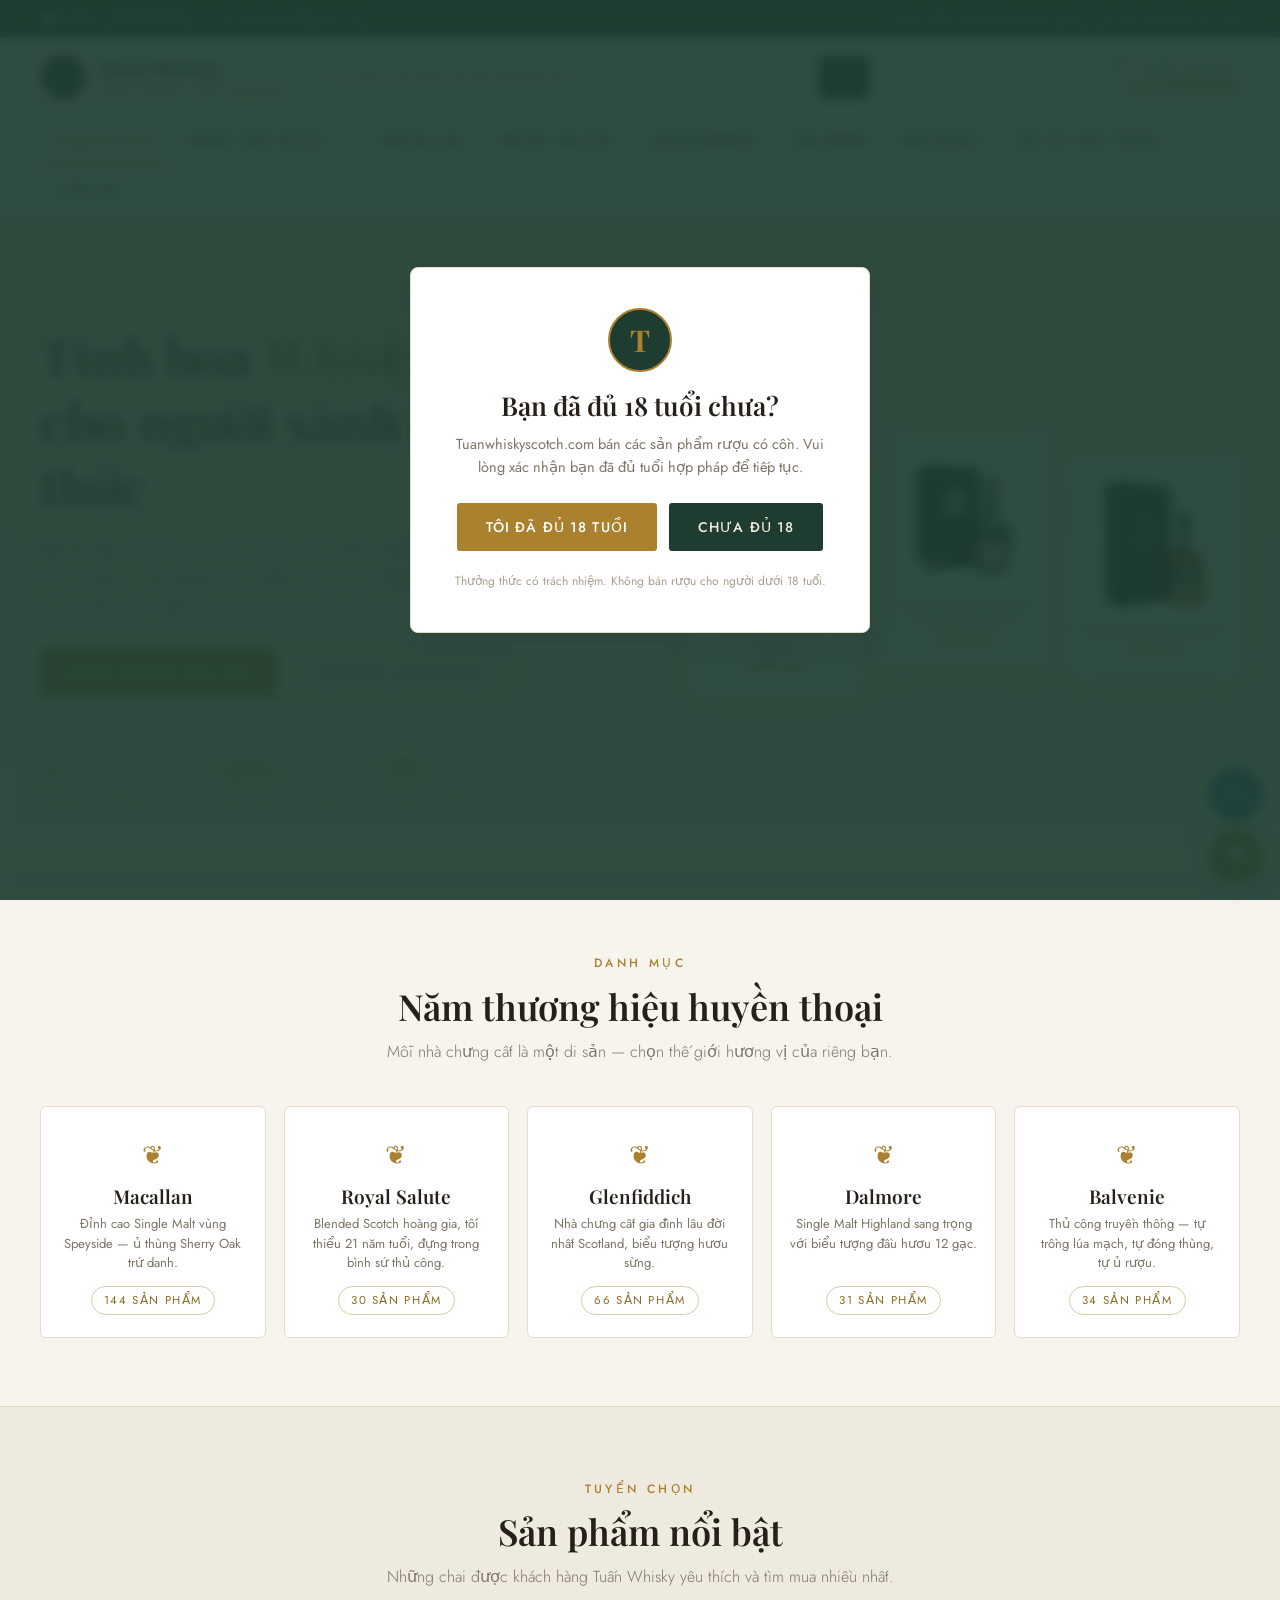
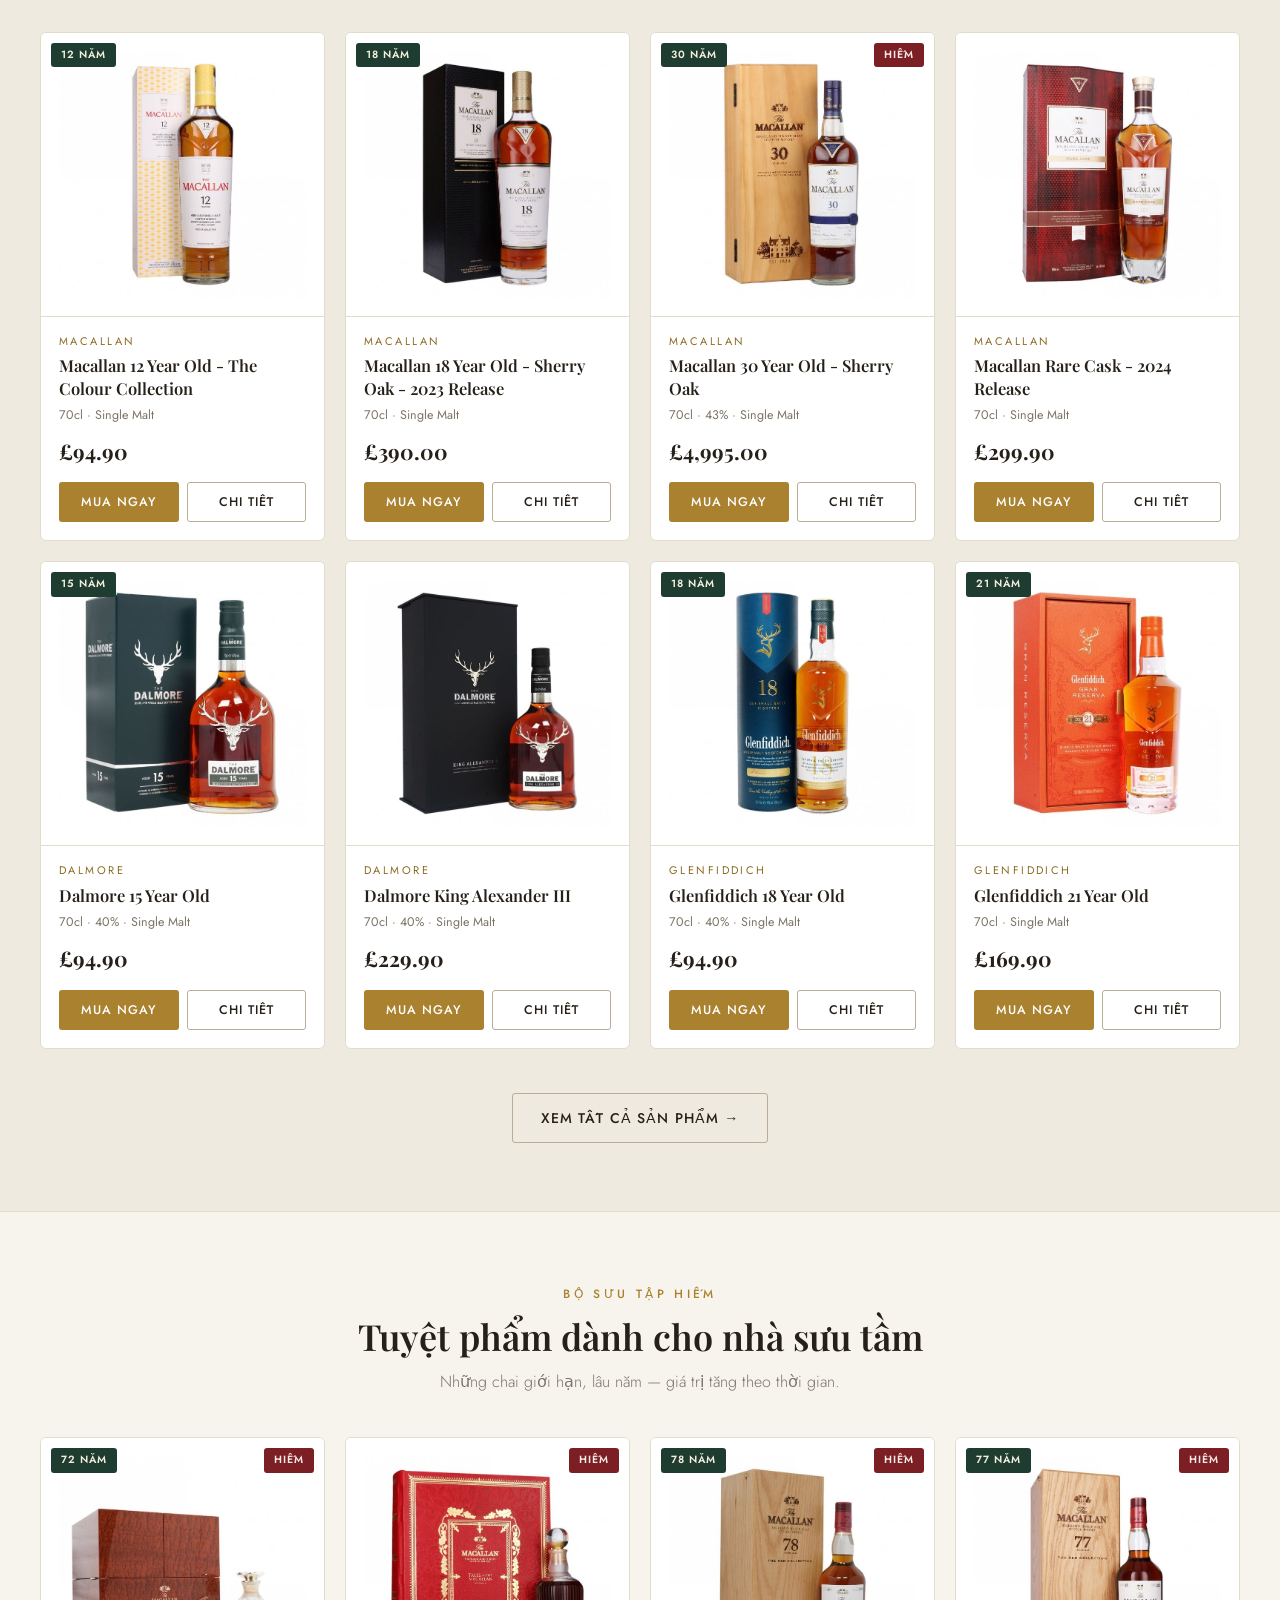
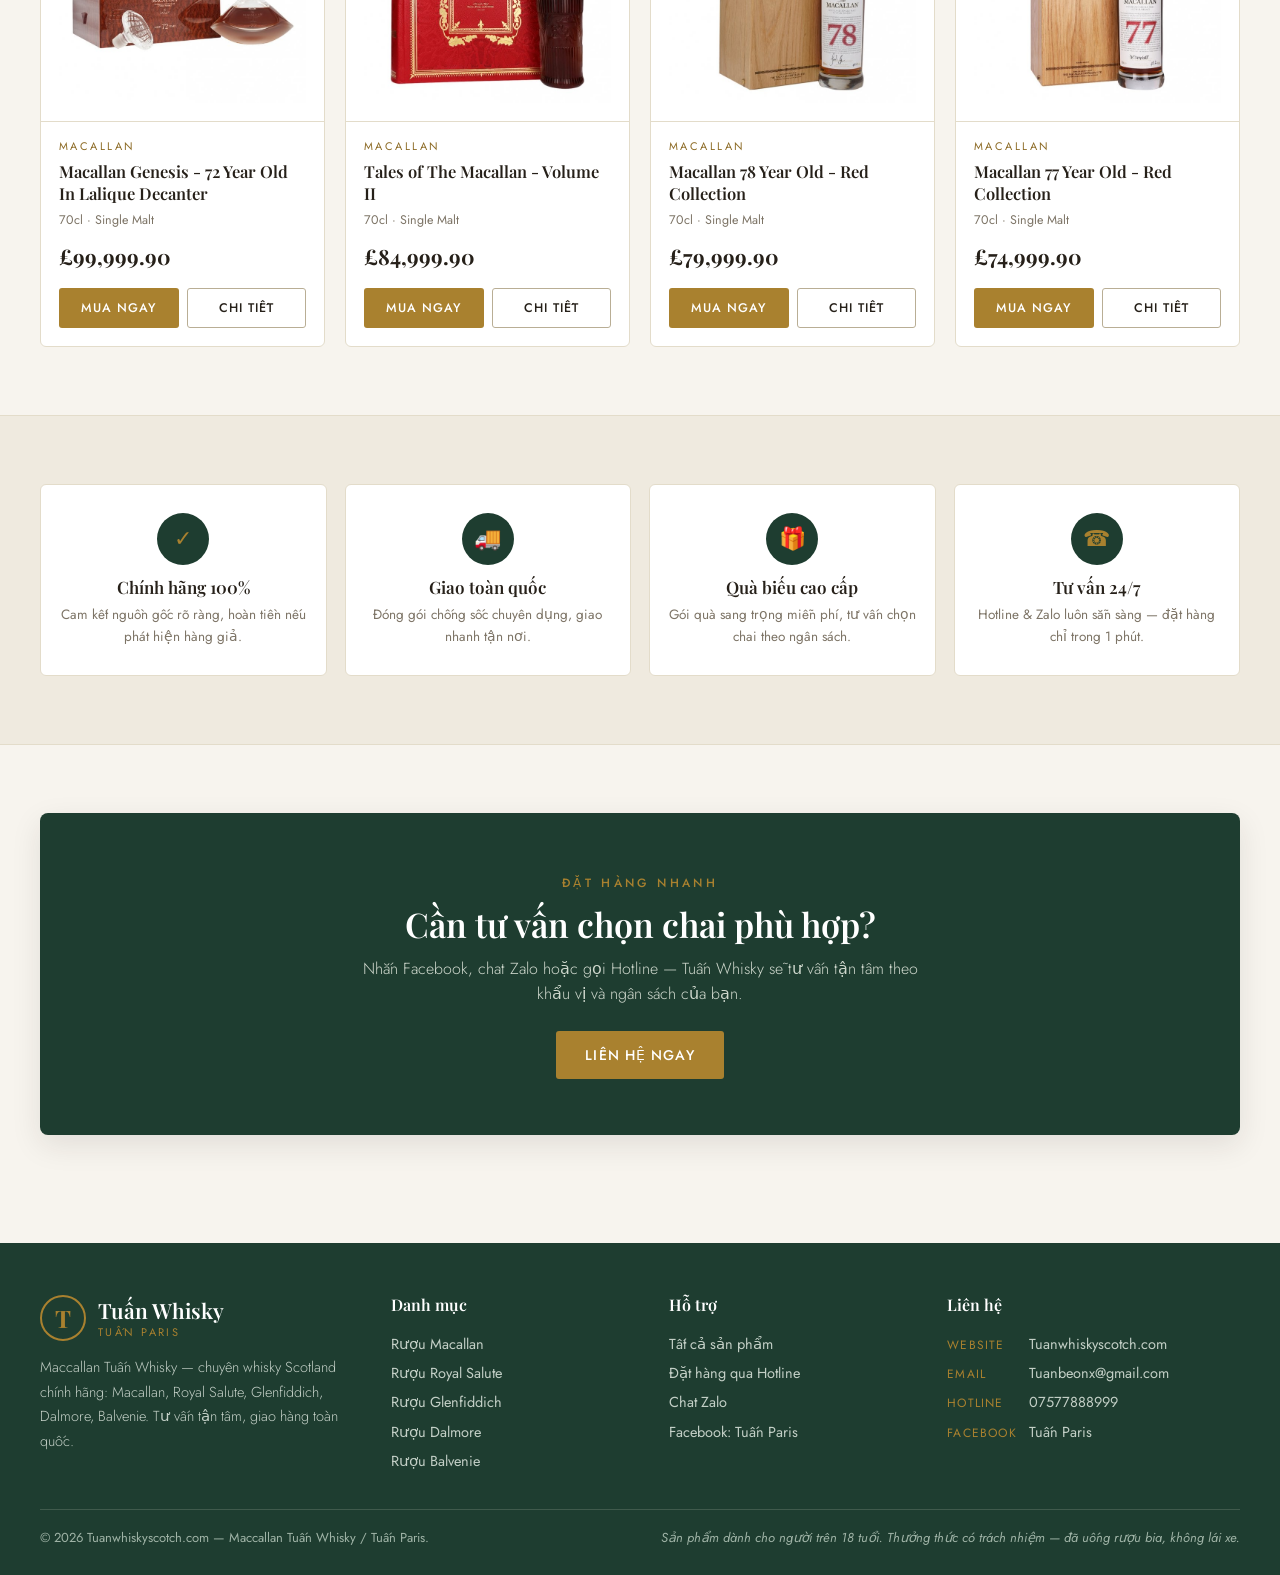
==== index.html @ 5d5aef9b "Website Tuấn Whisky — site tĩnh 305 sản phẩm (rebuild tuanwhiskyscotch.com) Co-Authored-By: Claude F" ====
<!DOCTYPE html>
<html lang="vi">
<head>
  <meta charset="UTF-8">
  <meta name="viewport" content="width=device-width, initial-scale=1.0">
  <title>Tuấn Whisky — Tuấn Paris | Rượu Whisky Scotland Chính Hãng: Macallan, Royal Salute, Glenfiddich</title>
  <meta name="description" content="Maccallan Tuấn Whisky / Tuấn Paris — chuyên whisky Scotland chính hãng: Macallan, Royal Salute, Glenfiddich, Dalmore, Balvenie. Giao toàn quốc, tư vấn quà biếu. Hotline 07577888999.">
  <meta property="og:title" content="Tuấn Whisky — Tuấn Paris | Whisky Scotland Chính Hãng">
  <meta property="og:description" content="Macallan, Royal Salute, Glenfiddich, Dalmore, Balvenie chính hãng. Hotline 07577888999.">
  <meta property="og:type" content="website">
  <link rel="preconnect" href="https://fonts.googleapis.com">
  <link rel="preconnect" href="https://fonts.gstatic.com" crossorigin>
  <link href="https://fonts.googleapis.com/css2?family=Playfair+Display:ital,wght@0,500;0,600;0,700;1,500&family=Jost:wght@300;400;500;600&display=swap" rel="stylesheet">
  <link rel="stylesheet" href="css/style.css">
  <link rel="icon" href="data:image/svg+xml,<svg xmlns='http://www.w3.org/2000/svg' viewBox='0 0 100 100'><circle cx='50' cy='50' r='46' fill='%230d0b08' stroke='%23c9a227' stroke-width='4'/><text x='50' y='66' text-anchor='middle' font-family='Georgia' font-size='52' fill='%23c9a227'>T</text></svg>">
</head>
<body>

<header class="site-header" id="siteHeader"></header>

<!-- ================= HERO ================= -->
<section class="hero">
  <div class="container hero-inner">
    <div>
      <span class="eyebrow">Maccallan Tuấn Whisky · Tuấn Paris</span>
      <h1>Tinh hoa <em>Whisky Scotland</em><br>cho người sành thưởng thức</h1>
      <p class="lead">Bộ sưu tập Macallan, Royal Salute, Glenfiddich, Dalmore và Balvenie chính hãng — từ những chai nhập môn tinh tế đến tuyệt phẩm sưu tầm hàng chục năm tuổi.</p>
      <div class="hero-actions">
        <a class="btn btn-gold" href="products.html">Khám phá bộ sưu tập</a>
        <a class="btn btn-ghost" href="macallan.html">Thế giới Macallan</a>
      </div>
      <div class="hero-stats" id="heroStats"></div>
    </div>
    <div class="hero-visual">
      <div class="hero-bottles" id="heroBottles"></div>
    </div>
  </div>
</section>

<!-- ================= BRANDS ================= -->
<section class="section">
  <div class="container">
    <div class="section-head">
      <span class="eyebrow">Danh mục</span>
      <h2>Năm thương hiệu huyền thoại</h2>
      <p>Mỗi nhà chưng cất là một di sản — chọn thế giới hương vị của riêng bạn.</p>
    </div>
    <div class="brand-strip" id="brandStrip"></div>
  </div>
</section>

<!-- ================= FEATURED ================= -->
<section class="section section-alt">
  <div class="container">
    <div class="section-head">
      <span class="eyebrow">Tuyển chọn</span>
      <h2>Sản phẩm nổi bật</h2>
      <p>Những chai được khách hàng Tuấn Whisky yêu thích và tìm mua nhiều nhất.</p>
    </div>
    <div class="product-grid" id="featuredGrid"></div>
    <div style="text-align:center;margin-top:44px">
      <a class="btn btn-ghost" href="products.html">Xem tất cả sản phẩm →</a>
    </div>
  </div>
</section>

<!-- ================= RARE / HIGH-END ================= -->
<section class="section">
  <div class="container">
    <div class="section-head">
      <span class="eyebrow">Bộ sưu tập hiếm</span>
      <h2>Tuyệt phẩm dành cho nhà sưu tầm</h2>
      <p>Những chai giới hạn, lâu năm — giá trị tăng theo thời gian.</p>
    </div>
    <div class="product-grid" id="rareGrid"></div>
  </div>
</section>

<!-- ================= USP ================= -->
<section class="section section-alt">
  <div class="container">
    <div class="usp-row">
      <div class="usp"><div class="usp-icon">✓</div><h4>Chính hãng 100%</h4><p>Cam kết nguồn gốc rõ ràng, hoàn tiền nếu phát hiện hàng giả.</p></div>
      <div class="usp"><div class="usp-icon">🚚</div><h4>Giao toàn quốc</h4><p>Đóng gói chống sốc chuyên dụng, giao nhanh tận nơi.</p></div>
      <div class="usp"><div class="usp-icon">🎁</div><h4>Quà biếu cao cấp</h4><p>Gói quà sang trọng miễn phí, tư vấn chọn chai theo ngân sách.</p></div>
      <div class="usp"><div class="usp-icon">☎</div><h4>Tư vấn 24/7</h4><p>Hotline &amp; Zalo luôn sẵn sàng — đặt hàng chỉ trong 1 phút.</p></div>
    </div>
  </div>
</section>

<!-- ================= CTA ================= -->
<section class="section">
  <div class="container">
    <div class="cta-banner">
      <span class="eyebrow">Đặt hàng nhanh</span>
      <h2>Cần tư vấn chọn chai phù hợp?</h2>
      <p>Nhắn Facebook, chat Zalo hoặc gọi Hotline — Tuấn Whisky sẽ tư vấn tận tâm theo khẩu vị và ngân sách của bạn.</p>
      <button class="btn btn-gold" onclick="openBuyModal('')">Liên hệ ngay</button>
    </div>
  </div>
</section>

<footer class="site-footer" id="siteFooter"></footer>

<script src="js/data.js"></script>
<script src="js/main.js"></script>
<script>
  initPage("home");

  /* Số liệu hero: tính từ dữ liệu thật */
  (function () {
    var maxAge = Math.max.apply(null, PRODUCTS.map(function (p) { return p.age || 0; }));
    document.getElementById("heroStats").innerHTML =
      '<div><strong>' + BRANDS.length + '</strong><span>Thương hiệu huyền thoại</span></div>' +
      '<div><strong>' + PRODUCTS.length + '</strong><span>Sản phẩm chính hãng</span></div>' +
      '<div><strong>' + maxAge + '</strong><span>Năm tuổi cao nhất</span></div>';
  })();

  /* 3 chai thật ở hero */
  (function () {
    var picks = ["macallan-18-year-old-sherry-oak-2023-release", "royal-salute-32-year-old-union-of-the-crowns", "dalmore-king-alexander-iii"]
      .map(getProductBySlug).filter(Boolean);
    document.getElementById("heroBottles").innerHTML = picks.map(function (p) {
      return '<a href="' + productUrl(p) + '">' +
        '<img src="' + p.image + '" alt="' + p.name + '" loading="eager">' +
        '<div class="hb-name">' + p.name + '</div>' +
        '<div class="hb-price">' + formatPrice(p.price) + '</div>' +
      '</a>';
    }).join("");
  })();

  /* Brand strip */
  document.getElementById("brandStrip").innerHTML = BRANDS.map(function (b) {
    var count = PRODUCTS.filter(function (p) { return p.brand === b.name; }).length;
    return '<a class="brand-card" href="' + b.slug + '.html">' +
      '<div class="crest">❦</div>' +
      '<h3>' + b.name + '</h3>' +
      '<p>' + b.tagline + '</p>' +
      '<span class="count">' + count + ' sản phẩm</span>' +
    '</a>';
  }).join("");

  /* Featured */
  renderGrid(document.getElementById("featuredGrid"),
    PRODUCTS.filter(function (p) { return p.featured; }).slice(0, 8));

  /* Rare: 4 chai đắt nhất */
  renderGrid(document.getElementById("rareGrid"),
    PRODUCTS.slice().sort(function (a, b) { return b.price - a.price; }).slice(0, 4));
</script>
</body>
</html>
---- css/style.css ----
/* ============================================================
   TUẤN WHISKY — giao diện sáng kiểu shop whisky Anh Quốc
   (phong cách nền kem, thẻ trắng, xanh rêu đậm + vàng đồng,
   tiêu đề serif — lấy cảm hứng từ các shop whisky UK)
   ------------------------------------------------------------
   Đổi màu toàn site: sửa biến trong :root bên dưới.
   ============================================================ */

:root {
  --bg:        #f7f4ee;   /* nền kem sáng */
  --bg-alt:    #efeadf;   /* nền section xen kẽ */
  --card:      #ffffff;   /* thẻ sản phẩm */
  --ink:       #262019;   /* chữ chính */
  --muted:     #7d7466;   /* chữ phụ */
  --green:     #1e3d30;   /* xanh rêu đậm — header/footer */
  --green-2:   #163025;   /* xanh đậm hơn — hover */
  --cream:     #f3eede;   /* chữ sáng trên nền xanh */
  --gold:      #a9812f;   /* vàng đồng — nút, giá, nhấn */
  --gold-2:    #8c6a24;   /* vàng đậm — hover */
  --wine:      #7b1f24;   /* đỏ vang — badge hiếm */
  --line:      #e3dcca;   /* viền mảnh */
  --shadow:    0 10px 30px rgba(38, 32, 25, .10);
  --font-serif: "Playfair Display", Georgia, serif;
  --font-sans:  "Jost", "Segoe UI", Arial, sans-serif;
}

* { margin: 0; padding: 0; box-sizing: border-box; }
html { scroll-behavior: smooth; }

body {
  font-family: var(--font-sans);
  background: var(--bg);
  color: var(--ink);
  font-size: 16px;
  line-height: 1.6;
}

img { max-width: 100%; display: block; }
a { color: inherit; text-decoration: none; }
ul { list-style: none; }
button { font-family: inherit; cursor: pointer; }

.container { max-width: 1240px; margin: 0 auto; padding: 0 20px; }

h1, h2, h3, h4, .logo-text strong { font-family: var(--font-serif); font-weight: 600; line-height: 1.25; }

.eyebrow {
  display: inline-block;
  font-size: 12px;
  letter-spacing: .28em;
  text-transform: uppercase;
  color: var(--gold);
  font-weight: 500;
  margin-bottom: 10px;
}

.gold { color: var(--gold); }

/* ============================== BUTTONS ============================== */
.btn {
  display: inline-block;
  padding: 13px 28px;
  font-size: 14px;
  font-weight: 500;
  letter-spacing: .08em;
  text-transform: uppercase;
  border: 1px solid transparent;
  border-radius: 3px;
  transition: all .22s;
  text-align: center;
}
.btn-gold  { background: var(--gold); color: #fff; }
.btn-gold:hover { background: var(--gold-2); }
.btn-dark  { background: var(--green); color: var(--cream); }
.btn-dark:hover { background: var(--green-2); }
.btn-ghost { background: transparent; color: var(--ink); border-color: #b9ae95; }
.btn-ghost:hover { border-color: var(--gold); color: var(--gold-2); }
.btn-sm    { padding: 9px 16px; font-size: 12.5px; }
.btn-block { display: block; width: 100%; }

/* ============================== TOPBAR ============================== */
.topbar {
  background: var(--green);
  color: var(--cream);
  font-size: 13.5px;
}
.topbar a { color: var(--cream); }
.topbar a:hover { color: #fff; text-decoration: underline; }
.topbar-inner {
  display: flex; justify-content: space-between; align-items: center;
  min-height: 38px; gap: 14px;
}
.topbar-contact { display: flex; gap: 12px; align-items: center; }
.topbar .sep { opacity: .45; }

/* ============================== HEADER ============================== */
.site-header {
  background: var(--card);
  border-bottom: 1px solid var(--line);
  position: sticky; top: 0; z-index: 90;
  box-shadow: 0 2px 12px rgba(38, 32, 25, .06);
}
.header-main {
  display: flex; align-items: center; gap: 22px;
  padding-top: 16px; padding-bottom: 16px;
}
.logo { display: flex; align-items: center; gap: 12px; flex-shrink: 0; }
.logo-mark {
  width: 46px; height: 46px; border-radius: 50%;
  background: var(--green);
  border: 2px solid var(--gold);
  color: var(--gold);
  font-family: var(--font-serif); font-size: 24px; font-weight: 700;
  display: flex; align-items: center; justify-content: center;
}
.logo-text { line-height: 1.15; }
.logo-text strong { display: block; font-size: 21px; color: var(--ink); }
.logo-text span { font-size: 11px; letter-spacing: .22em; text-transform: uppercase; color: var(--gold-2); }

/* ô tìm kiếm giữa header */
.header-search { flex: 1; max-width: 560px; }
.header-search form { display: flex; border: 1px solid #cfc5ac; border-radius: 3px; overflow: hidden; background: #fff; }
.header-search input {
  flex: 1; border: 0; outline: 0; padding: 11px 16px;
  font-family: inherit; font-size: 14.5px; color: var(--ink); background: transparent;
  min-width: 0;
}
.header-search input::placeholder { color: #a89e8b; }
.header-search button {
  border: 0; background: var(--green); color: var(--cream);
  padding: 0 20px; font-size: 16px; transition: background .2s;
}
.header-search button:hover { background: var(--green-2); }

.header-cta { margin-left: auto; }
.header-hotline { text-align: right; line-height: 1.3; }
.header-hotline span { display: block; font-size: 11px; letter-spacing: .2em; text-transform: uppercase; color: var(--muted); }
.header-hotline a { font-family: var(--font-serif); font-size: 19px; color: var(--gold-2); font-weight: 700; }
.header-hotline a:hover { color: var(--gold); }

.nav-toggle {
  display: none;
  background: transparent; border: 1px solid var(--line); border-radius: 3px;
  color: var(--ink); font-size: 20px; padding: 6px 12px;
}

/* ============================== NAV ============================== */
.main-nav { background: var(--card); border-top: 1px solid var(--line); }
.nav-list { display: flex; flex-wrap: wrap; }
.nav-list > li > a {
  display: block; padding: 13px 18px;
  font-size: 13.5px; font-weight: 500;
  letter-spacing: .12em; text-transform: uppercase;
  color: var(--ink);
  border-bottom: 2px solid transparent;
  transition: color .2s, border-color .2s;
}
.nav-list > li > a:hover, .nav-list > li > a.active { color: var(--gold-2); border-bottom-color: var(--gold); }
.caret { font-size: 9px; opacity: .55; }

/* mega menu */
.has-mega { position: relative; }
.mega {
  position: absolute; left: 0; top: 100%;
  background: var(--card);
  border: 1px solid var(--line); border-top: 2px solid var(--gold);
  box-shadow: var(--shadow);
  display: none; gap: 34px;
  padding: 26px 30px;
  min-width: 720px; z-index: 60;
}
.has-mega:hover .mega, .has-mega.open .mega { display: flex; }
.mega-col h4 { font-size: 15px; color: var(--gold-2); margin-bottom: 10px; }
.mega-col li a {
  display: block; padding: 4px 0;
  font-size: 13.5px; color: #55503f;
}
.mega-col li a:hover { color: var(--gold-2); }
.mega-col .view-all { color: var(--gold); font-weight: 500; margin-top: 4px; }

/* ============================== HERO ============================== */
.hero {
  background: linear-gradient(180deg, #f2ede1 0%, var(--bg) 100%);
  border-bottom: 1px solid var(--line);
  overflow: hidden;
}
.hero-inner {
  display: grid; grid-template-columns: 1.05fr .95fr;
  gap: 40px; align-items: center;
  padding-top: 64px; padding-bottom: 64px;
}
.hero h1 { font-size: clamp(32px, 4.6vw, 52px); margin: 8px 0 18px; }
.hero h1 em { font-style: italic; color: var(--gold-2); }
.hero .lead { font-size: 17.5px; color: #5d564a; max-width: 540px; font-weight: 300; }
.hero-actions { display: flex; gap: 14px; flex-wrap: wrap; margin-top: 28px; }
.hero-stats { display: flex; gap: 40px; margin-top: 44px; }
.hero-stats strong { display: block; font-family: var(--font-serif); font-size: 30px; color: var(--gold-2); }
.hero-stats span { font-size: 13px; color: var(--muted); }

/* khung ảnh chai thật bên phải hero */
.hero-visual { display: flex; justify-content: center; }
.hero-visual svg { width: min(230px, 55vw); height: auto; filter: drop-shadow(0 24px 30px rgba(38,32,25,.28)); }
.hero-bottles { display: flex; gap: 18px; align-items: center; justify-content: center; }
.hero-bottles a {
  background: var(--card);
  border: 1px solid var(--line); border-radius: 6px;
  box-shadow: var(--shadow);
  padding: 14px; width: 172px;
  transition: transform .25s;
}
.hero-bottles a:hover { transform: translateY(-6px); }
.hero-bottles img { width: 100%; aspect-ratio: 1; object-fit: contain; }
.hero-bottles .hb-name { font-size: 12.5px; text-align: center; margin-top: 8px; color: #55503f; line-height: 1.35; }
.hero-bottles .hb-price { text-align: center; font-weight: 600; color: var(--gold-2); font-size: 13.5px; }
.hero-bottles a:nth-child(odd) { transform: translateY(18px); }
.hero-bottles a:nth-child(odd):hover { transform: translateY(12px); }

/* ============================== SECTIONS ============================== */
.section { padding: 68px 0; }
.section-alt { background: var(--bg-alt); border-top: 1px solid var(--line); border-bottom: 1px solid var(--line); }
.section-head { text-align: center; max-width: 640px; margin: 0 auto 42px; }
.section-head h2 { font-size: clamp(26px, 3.4vw, 36px); margin-bottom: 10px; }
.section-head p { color: var(--muted); font-weight: 300; }

/* brand strip */
.brand-strip { display: grid; grid-template-columns: repeat(5, 1fr); gap: 18px; }
.brand-card {
  background: var(--card);
  border: 1px solid var(--line); border-radius: 6px;
  padding: 28px 18px 22px;
  text-align: center;
  transition: transform .22s, box-shadow .22s, border-color .22s;
}
.brand-card:hover { transform: translateY(-5px); box-shadow: var(--shadow); border-color: #d3c69f; }
.brand-card .crest { font-size: 26px; color: var(--gold); margin-bottom: 8px; }
.brand-card h3 { font-size: 19px; margin-bottom: 6px; }
.brand-card p { font-size: 13px; color: var(--muted); line-height: 1.5; min-height: 60px; }
.brand-card .count {
  display: inline-block; margin-top: 12px;
  font-size: 11.5px; letter-spacing: .14em; text-transform: uppercase;
  color: var(--gold-2); border: 1px solid #d8cca6; border-radius: 20px;
  padding: 4px 12px;
}

/* ============================== PRODUCT CARD ============================== */
.product-grid {
  display: grid;
  grid-template-columns: repeat(auto-fill, minmax(230px, 1fr));
  gap: 20px;
}
.product-card {
  background: var(--card);
  border: 1px solid var(--line); border-radius: 6px;
  display: flex; flex-direction: column;
  overflow: hidden;
  transition: transform .22s, box-shadow .22s, border-color .22s;
}
.product-card:hover { transform: translateY(-5px); box-shadow: var(--shadow); border-color: #d3c69f; }
.product-media {
  position: relative;
  background: #fff;
  padding: 18px;
  display: flex; align-items: center; justify-content: center;
  border-bottom: 1px solid var(--line);
}
.product-media img, .product-media svg {
  width: 100%; aspect-ratio: 1; object-fit: contain;
  transition: transform .3s;
}
.product-card:hover .product-media img { transform: scale(1.045); }
.badge-age, .badge-rare {
  position: absolute; top: 10px;
  font-size: 10.5px; font-weight: 600;
  letter-spacing: .1em; text-transform: uppercase;
  padding: 4px 10px; border-radius: 3px; z-index: 2;
}
.badge-age  { left: 10px; background: var(--green); color: var(--cream); }
.badge-rare { right: 10px; background: var(--wine); color: #f7e8e6; }

.product-body { padding: 16px 18px 18px; display: flex; flex-direction: column; flex: 1; }
.product-brand {
  font-size: 11px; letter-spacing: .22em; text-transform: uppercase;
  color: var(--gold-2); margin-bottom: 4px;
}
.product-name { font-size: 16.5px; line-height: 1.35; margin-bottom: 6px; }
.product-name a:hover { color: var(--gold-2); }
.product-meta { font-size: 12.5px; color: var(--muted); margin-bottom: 10px; }
.product-price { font-family: var(--font-serif); font-size: 21px; font-weight: 700; color: var(--ink); margin-bottom: 14px; }
.product-actions { margin-top: auto; display: flex; gap: 8px; }
.product-actions .btn { flex: 1; padding-left: 8px; padding-right: 8px; }

.empty-state {
  grid-column: 1 / -1;
  background: var(--card); border: 1px dashed #cabf9f; border-radius: 6px;
  text-align: center; padding: 60px 24px; color: var(--muted);
}
.empty-state h3 { color: var(--ink); margin-bottom: 8px; }

/* ============================== USP + CTA ============================== */
.usp-row { display: grid; grid-template-columns: repeat(4, 1fr); gap: 18px; }
.usp { background: var(--card); border: 1px solid var(--line); border-radius: 6px; text-align: center; padding: 28px 18px; }
.usp-icon {
  width: 52px; height: 52px; margin: 0 auto 12px;
  border-radius: 50%; background: var(--green); color: var(--gold);
  font-size: 22px; display: flex; align-items: center; justify-content: center;
}
.usp h4 { font-size: 17px; margin-bottom: 6px; }
.usp p { font-size: 13.5px; color: var(--muted); }

.cta-banner {
  background: var(--green);
  color: var(--cream);
  border-radius: 8px;
  text-align: center;
  padding: 56px 28px;
  box-shadow: var(--shadow);
}
.cta-banner h2 { font-size: clamp(24px, 3vw, 34px); margin-bottom: 10px; color: #fff; }
.cta-banner p { max-width: 560px; margin: 0 auto 24px; color: #cfd8cd; font-weight: 300; }

/* ============================== PAGE HERO (trang brand) ============================== */
.page-hero {
  background: var(--green);
  color: var(--cream);
  padding: 46px 0 42px;
}
.page-hero .breadcrumb { color: #9fb3a6; margin-bottom: 12px; }
.page-hero .breadcrumb a { color: #c9d6cc; }
.page-hero .breadcrumb a:hover { color: #fff; }
.page-hero .eyebrow { color: #d8b95c; }
.page-hero h1 { font-size: clamp(30px, 4vw, 44px); color: #fff; margin-bottom: 12px; }
.page-hero p { max-width: 720px; color: #cfd8cd; font-weight: 300; }

.breadcrumb { font-size: 13px; color: var(--muted); }
.breadcrumb a { color: #8a8172; }
.breadcrumb a:hover { color: var(--gold-2); }

/* ============================== CATALOG ============================== */
.catalog-layout {
  display: grid; grid-template-columns: 250px 1fr;
  gap: 30px; padding-top: 40px; padding-bottom: 70px;
  align-items: start;
}
.filters {
  background: var(--card);
  border: 1px solid var(--line); border-radius: 6px;
  padding: 22px;
  position: sticky; top: 130px;
}
.filters h3 { font-size: 19px; margin-bottom: 14px; }
.filter-group { border-top: 1px solid var(--line); padding: 14px 0; }
.filter-group h4 { font-size: 12.5px; letter-spacing: .16em; text-transform: uppercase; color: var(--gold-2); margin-bottom: 10px; }
.filter-option {
  display: flex; align-items: center; gap: 9px;
  font-size: 14px; color: #55503f;
  padding: 4px 0; cursor: pointer;
}
.filter-option input { accent-color: var(--gold); width: 15px; height: 15px; }
.filter-clear { width: 100%; margin-top: 10px; }
.filters-toggle { display: none; }

.catalog-toolbar {
  display: flex; align-items: center; justify-content: space-between;
  gap: 14px; margin-bottom: 22px; flex-wrap: wrap;
}
.catalog-count { font-size: 14px; color: var(--muted); }
.catalog-count strong { color: var(--ink); }
.sort-select {
  background: var(--card); color: var(--ink);
  border: 1px solid #cfc5ac; border-radius: 3px;
  padding: 10px 14px; font-family: inherit; font-size: 14px;
  outline: none;
}

/* ============================== PRODUCT DETAIL ============================== */
.detail-layout {
  display: grid; grid-template-columns: minmax(320px, 480px) 1fr;
  gap: 44px; padding: 46px 0 70px;
  align-items: start;
}
.detail-media {
  background: var(--card);
  border: 1px solid var(--line); border-radius: 8px;
  padding: 30px;
  position: sticky; top: 130px;
}
.detail-media img, .detail-media svg { width: 100%; aspect-ratio: 1; object-fit: contain; }
.detail-info .breadcrumb { margin-bottom: 16px; }
.detail-info h1 { font-size: clamp(26px, 3.4vw, 38px); margin: 4px 0 14px; }
.detail-desc { color: #5d564a; margin-bottom: 22px; max-width: 640px; }
.spec-table { width: 100%; max-width: 560px; border-collapse: collapse; margin-bottom: 24px; }
.spec-table td { padding: 9px 12px; font-size: 14.5px; border: 1px solid var(--line); }
.spec-table td:first-child { color: var(--muted); width: 150px; background: #faf7ef; }
.spec-table tr:nth-child(even) td { background: #fdfbf6; }
.spec-table tr:nth-child(even) td:first-child { background: #f7f2e6; }
.detail-price { font-family: var(--font-serif); font-size: 34px; font-weight: 700; color: var(--gold-2); }
.detail-vat { font-size: 13px; color: var(--muted); margin: 4px 0 20px; }
.detail-actions { display: grid; gap: 10px; max-width: 420px; }
.detail-note { margin-top: 20px; font-size: 13.5px; color: #5d7a4d; line-height: 1.8; }

/* ============================== FOOTER ============================== */
.site-footer {
  background: var(--green);
  color: #c3cfc6;
  margin-top: 40px;
  font-size: 14.5px;
}
.site-footer a:hover { color: #fff; }
.footer-grid {
  display: grid; grid-template-columns: 1.3fr 1fr 1fr 1.2fr;
  gap: 34px; padding: 52px 0 34px;
}
.footer-about p { margin-top: 14px; font-weight: 300; line-height: 1.7; }
.site-footer .logo-text strong { color: #fff; }
.site-footer .logo-text span { color: var(--gold); }
.site-footer h4 { color: #fff; font-size: 16px; margin-bottom: 14px; }
.site-footer li { padding: 3px 0; }
.footer-contact .k {
  display: inline-block; width: 78px;
  color: var(--gold); font-size: 12px; letter-spacing: .1em; text-transform: uppercase;
}
.footer-bottom {
  border-top: 1px solid rgba(243, 238, 222, .16);
  padding: 18px 0 26px;
  display: flex; justify-content: space-between; gap: 12px; flex-wrap: wrap;
  font-size: 13px; color: #9fb3a6;
}
.drink-notice { font-style: italic; }

/* nút nổi liên hệ */
.float-contact {
  position: fixed; right: 18px; bottom: 18px; z-index: 80;
  display: flex; flex-direction: column; gap: 10px;
}
.float-contact a {
  width: 52px; height: 52px; border-radius: 50%;
  display: flex; align-items: center; justify-content: center;
  box-shadow: 0 6px 18px rgba(38, 32, 25, .3);
  transition: transform .2s;
}
.float-contact a:hover { transform: scale(1.08); }
.float-zalo { background: #1b6fb8; color: #fff; font-size: 13px; font-weight: 700; }
.float-phone { background: var(--gold); color: #fff; font-size: 20px; }

/* ============================== AGE GATE ============================== */
.age-gate {
  position: fixed; inset: 0; z-index: 200;
  background: rgba(30, 61, 48, .92);
  backdrop-filter: blur(6px);
  display: flex; align-items: center; justify-content: center;
  padding: 20px;
}
.age-gate.hidden { display: none; }
.age-gate-box {
  background: var(--card);
  border: 1px solid var(--line); border-radius: 8px;
  max-width: 460px; text-align: center;
  padding: 40px 34px;
  box-shadow: var(--shadow);
}
.age-gate-box h2 { font-size: 26px; margin: 18px 0 10px; }
.age-gate-box p { color: var(--muted); font-size: 14.5px; }
.age-gate-actions { display: flex; gap: 12px; justify-content: center; margin: 24px 0 16px; flex-wrap: wrap; }
.age-gate-box small { color: #a89e8b; font-size: 12px; }

/* ============================== BUY MODAL ============================== */
.modal-backdrop {
  position: fixed; inset: 0; z-index: 150;
  background: rgba(30, 61, 48, .8);
  display: none; align-items: center; justify-content: center;
  padding: 20px;
}
.modal-backdrop.open { display: flex; }
.modal {
  background: var(--card);
  border-radius: 8px;
  max-width: 440px; width: 100%;
  padding: 30px 28px;
  position: relative;
  box-shadow: var(--shadow);
}
.modal h3 { font-size: 22px; margin-bottom: 6px; }
.modal-product { color: var(--gold-2); font-size: 14.5px; margin-bottom: 18px; }
.modal-close {
  position: absolute; top: 12px; right: 14px;
  background: transparent; border: 0;
  font-size: 26px; color: var(--muted); line-height: 1;
}
.modal-close:hover { color: var(--ink); }
.contact-links { display: grid; gap: 10px; }
.contact-link {
  display: flex; align-items: center; gap: 14px;
  border: 1px solid var(--line); border-radius: 6px;
  padding: 12px 14px;
  transition: border-color .2s, background .2s;
}
.contact-link:hover { border-color: var(--gold); background: #fdfaf2; }
.contact-link .icon {
  width: 42px; height: 42px; border-radius: 50%; flex-shrink: 0;
  display: flex; align-items: center; justify-content: center;
  color: #fff; font-weight: 700; font-size: 17px;
}
.icon-fb { background: #1877f2; }
.icon-zalo { background: #1b6fb8; }
.icon-phone { background: var(--gold); }
.contact-link strong { display: block; font-size: 15px; }
.contact-link span span { font-size: 12.5px; color: var(--muted); }

/* ============================== RESPONSIVE ============================== */
@media (max-width: 1024px) {
  .brand-strip { grid-template-columns: repeat(3, 1fr); }
  .usp-row { grid-template-columns: repeat(2, 1fr); }
  .footer-grid { grid-template-columns: 1fr 1fr; }
  .header-search { max-width: none; }
  .hero-bottles a { width: 140px; }
}

@media (max-width: 880px) {
  .nav-toggle { display: block; }
  .header-search { order: 3; flex-basis: 100%; }
  .header-main { flex-wrap: wrap; gap: 14px; }
  .main-nav { display: none; border-top: 1px solid var(--line); }
  .main-nav.open { display: block; }
  .nav-list { flex-direction: column; }
  .nav-list > li > a { border-bottom: 1px solid var(--line); padding: 13px 6px; }
  .mega { position: static; min-width: 0; flex-direction: column; gap: 18px; box-shadow: none; border-left: 2px solid var(--gold); }
  .hero-inner { grid-template-columns: 1fr; padding-top: 44px; padding-bottom: 44px; }
  .hero-visual { display: none; }
  .catalog-layout { grid-template-columns: 1fr; }
  .filters { display: none; position: static; }
  .filters.open { display: block; }
  .filters-toggle { display: inline-block; }
  .detail-layout { grid-template-columns: 1fr; gap: 26px; }
  .detail-media { position: static; max-width: 420px; margin: 0 auto; }
}

@media (max-width: 560px) {
  .hide-mobile { display: none; }
  .topbar-inner { justify-content: center; }
  .brand-strip { grid-template-columns: 1fr 1fr; }
  .brand-card p { min-height: 0; }
  .usp-row { grid-template-columns: 1fr; }
  .footer-grid { grid-template-columns: 1fr; gap: 24px; }
  .product-grid { grid-template-columns: repeat(auto-fill, minmax(160px, 1fr)); gap: 12px; }
  .product-actions { flex-direction: column; }
  .hero-stats { gap: 22px; }
  .header-hotline span { display: none; }
}
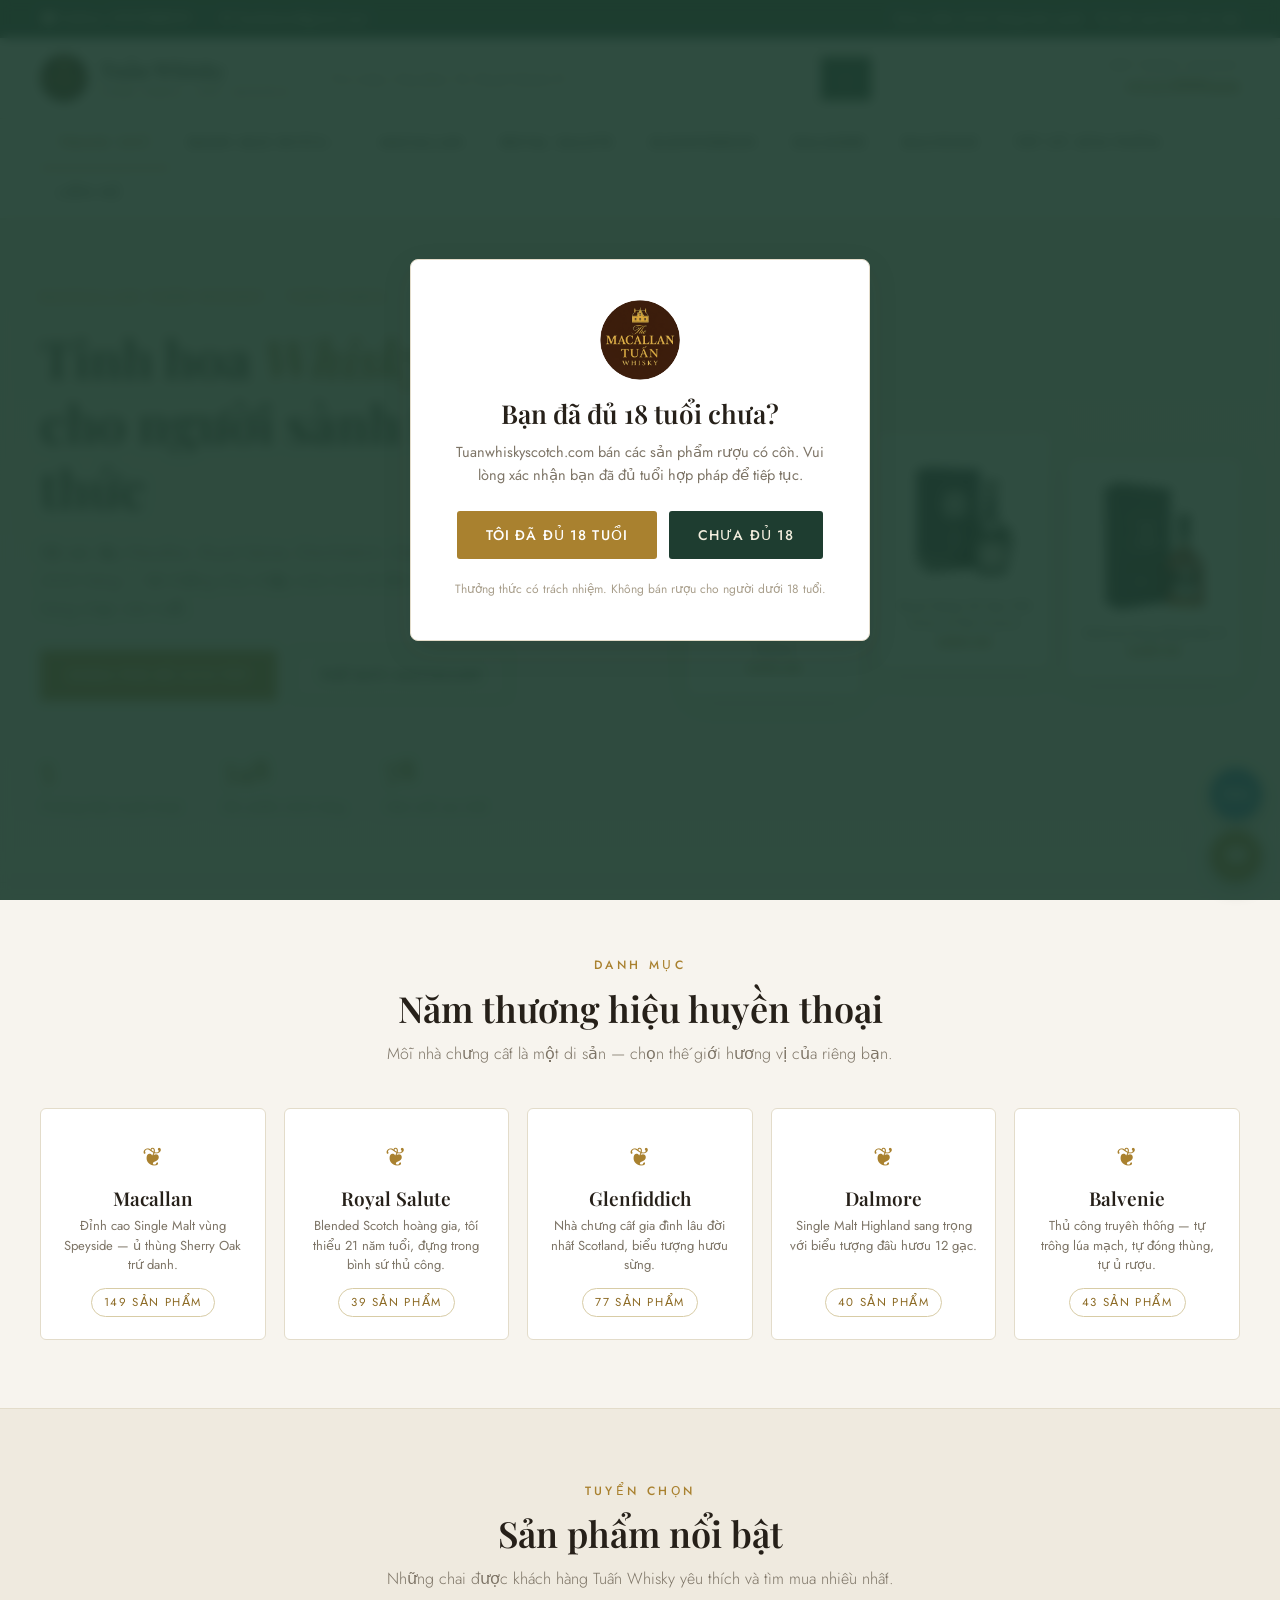
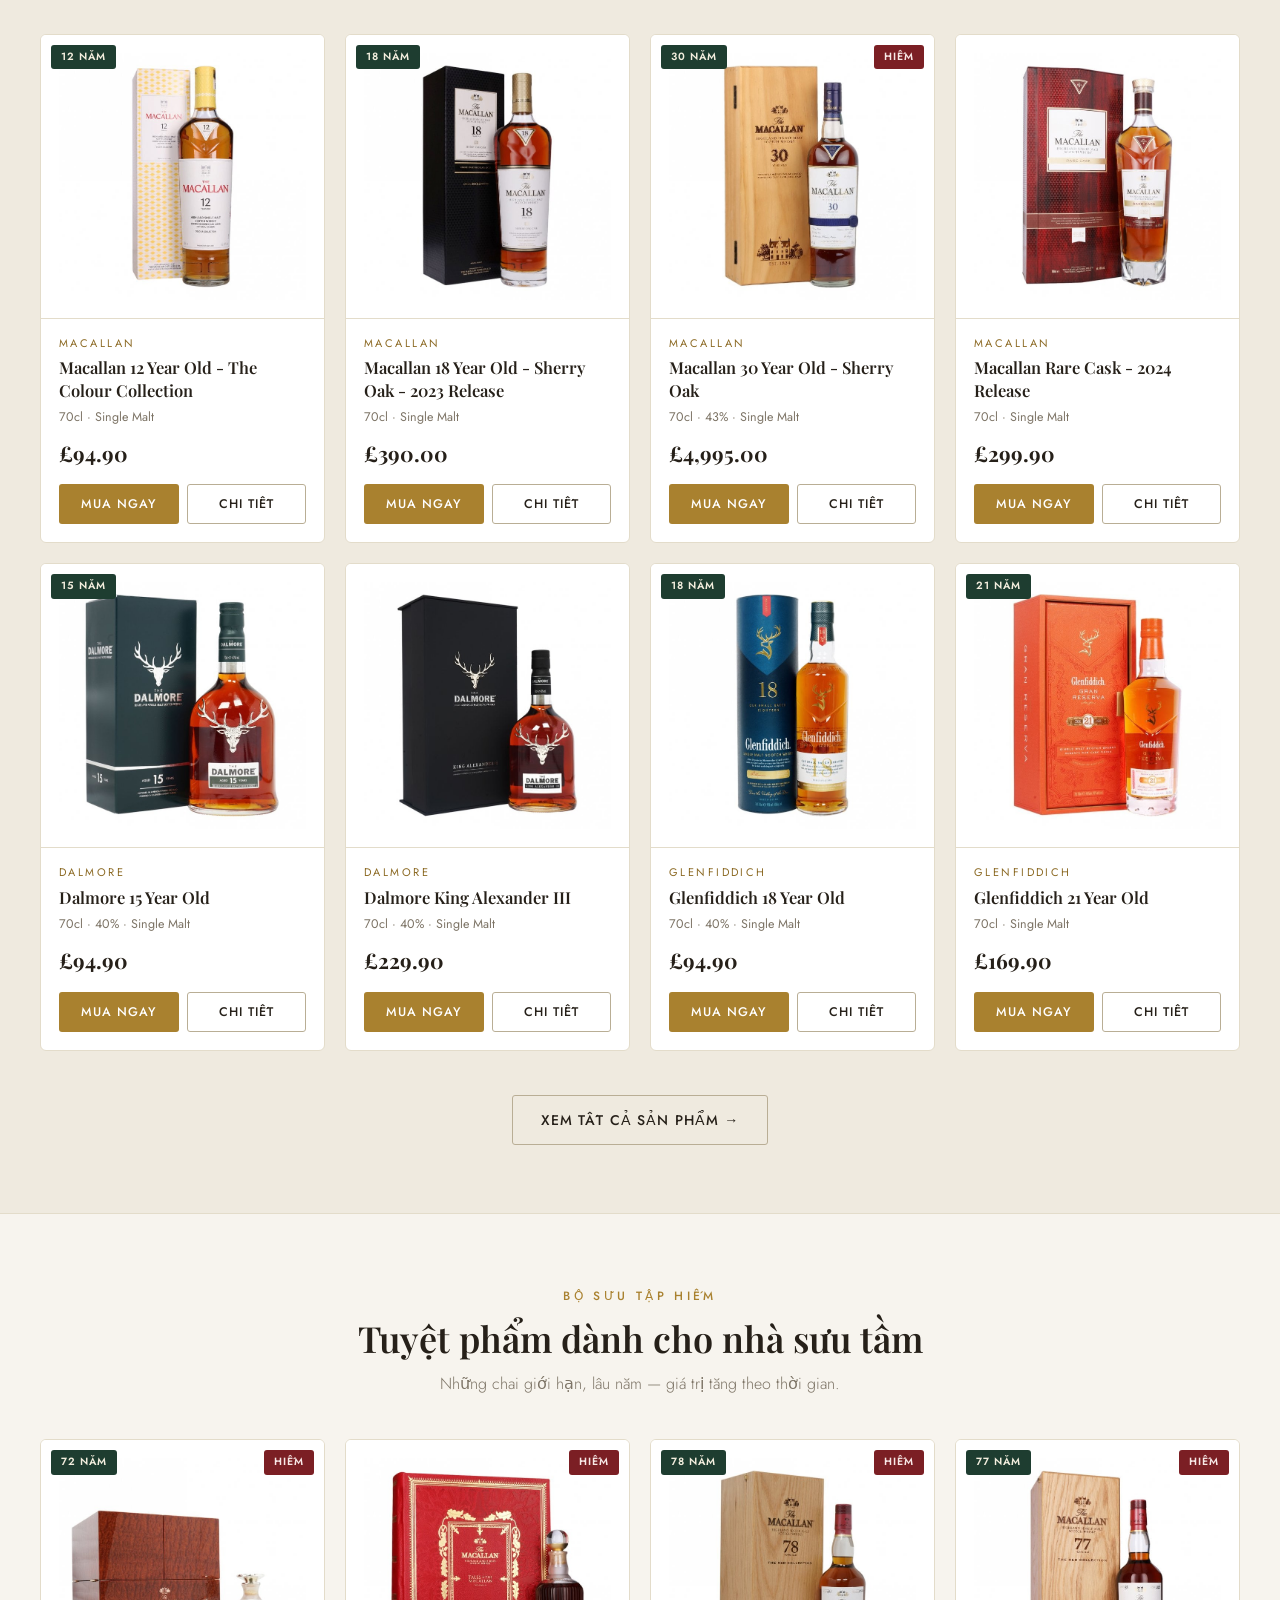
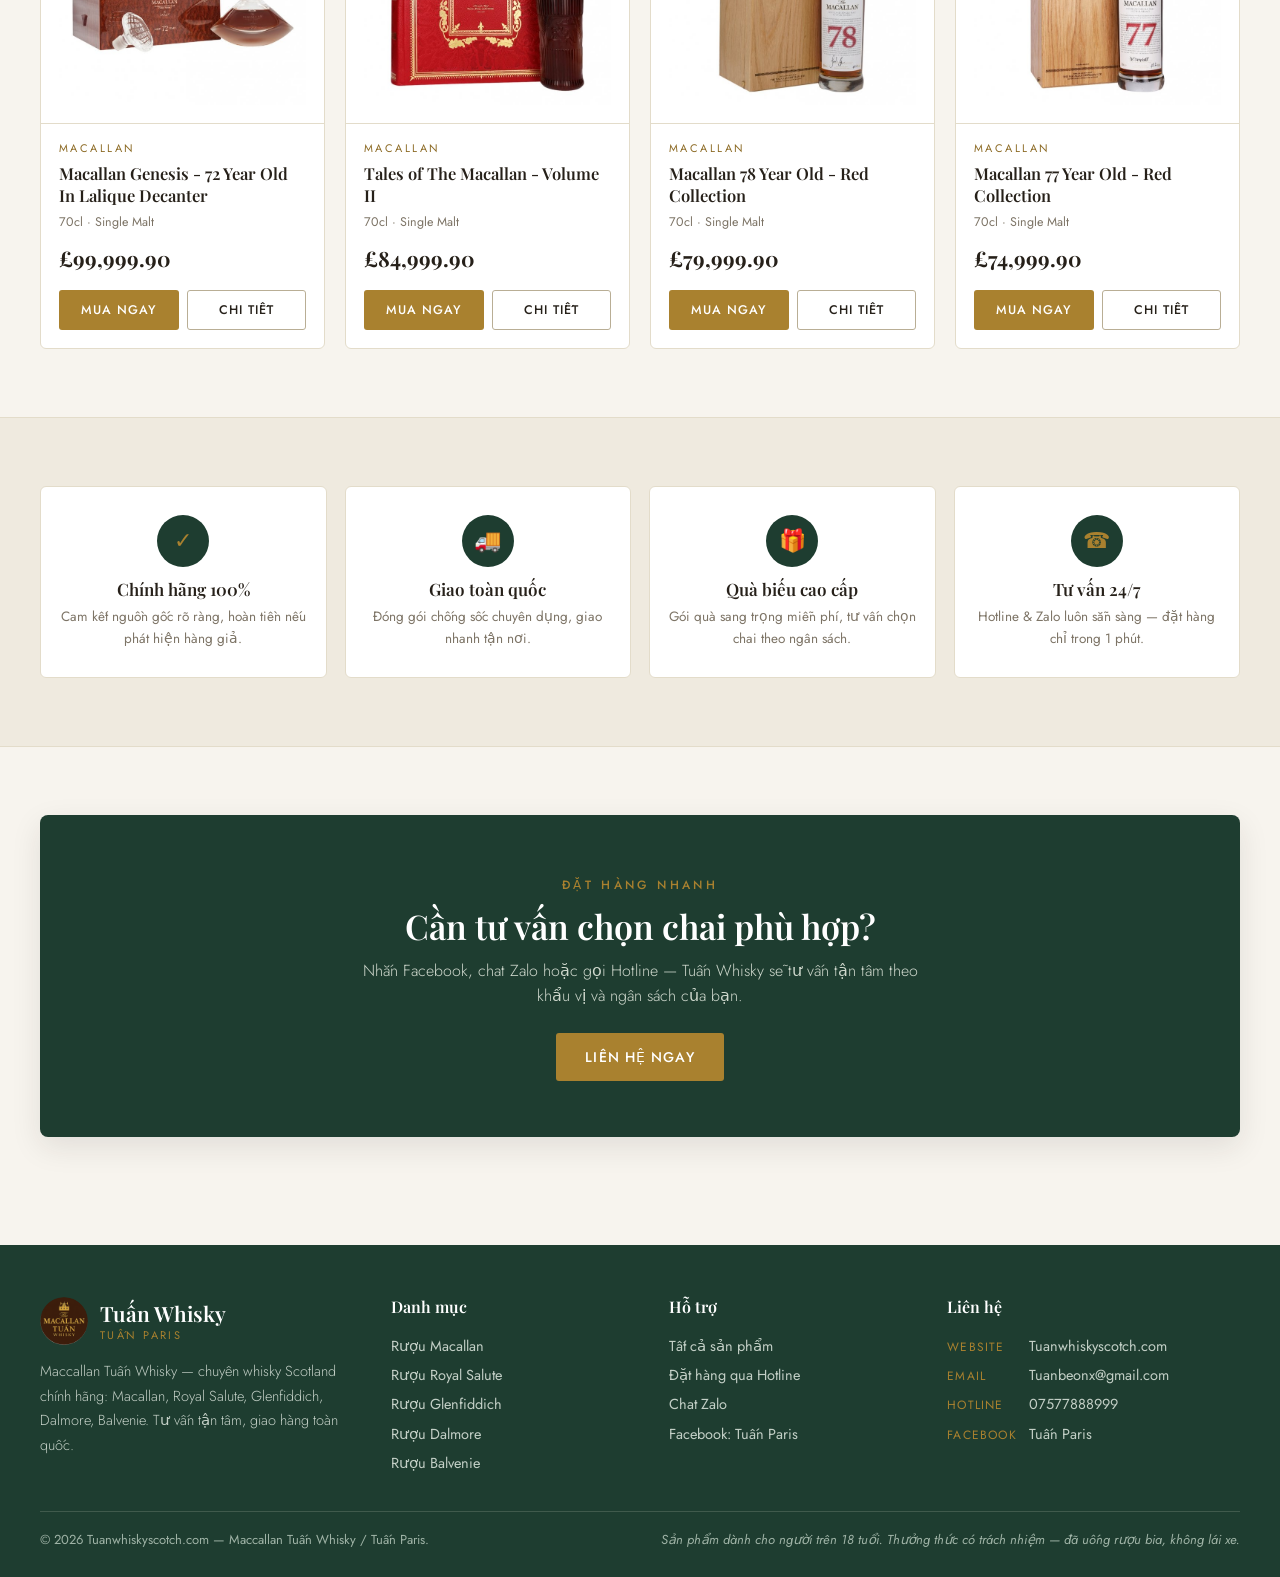
==== commit 90383f89: "Thay logo chữ T bằng logo thật 'The Macallan Tuấn Whisky' - images/logo.png: bản 512px cắt tròn, nền" ====
--- a/index.html
+++ b/index.html
@@ -12,7 +12,8 @@
   <link rel="preconnect" href="https://fonts.gstatic.com" crossorigin>
   <link href="https://fonts.googleapis.com/css2?family=Playfair+Display:ital,wght@0,500;0,600;0,700;1,500&family=Jost:wght@300;400;500;600&display=swap" rel="stylesheet">
   <link rel="stylesheet" href="css/style.css">
-  <link rel="icon" href="data:image/svg+xml,<svg xmlns='http://www.w3.org/2000/svg' viewBox='0 0 100 100'><circle cx='50' cy='50' r='46' fill='%230d0b08' stroke='%23c9a227' stroke-width='4'/><text x='50' y='66' text-anchor='middle' font-family='Georgia' font-size='52' fill='%23c9a227'>T</text></svg>">
+  <link rel="icon" type="image/png" href="images/logo.png">
+  <link rel="apple-touch-icon" href="images/logo.png">
 </head>
 <body>
 
--- a/css/style.css
+++ b/css/style.css
@@ -112,6 +112,10 @@
   color: var(--gold);
   font-family: var(--font-serif); font-size: 24px; font-weight: 700;
   display: flex; align-items: center; justify-content: center;
+}
+.logo-mark-img {
+  width: 48px; height: 48px; border-radius: 50%;
+  display: block; flex-shrink: 0;
 }
 .logo-text { line-height: 1.15; }
 .logo-text strong { display: block; font-size: 21px; color: var(--ink); }
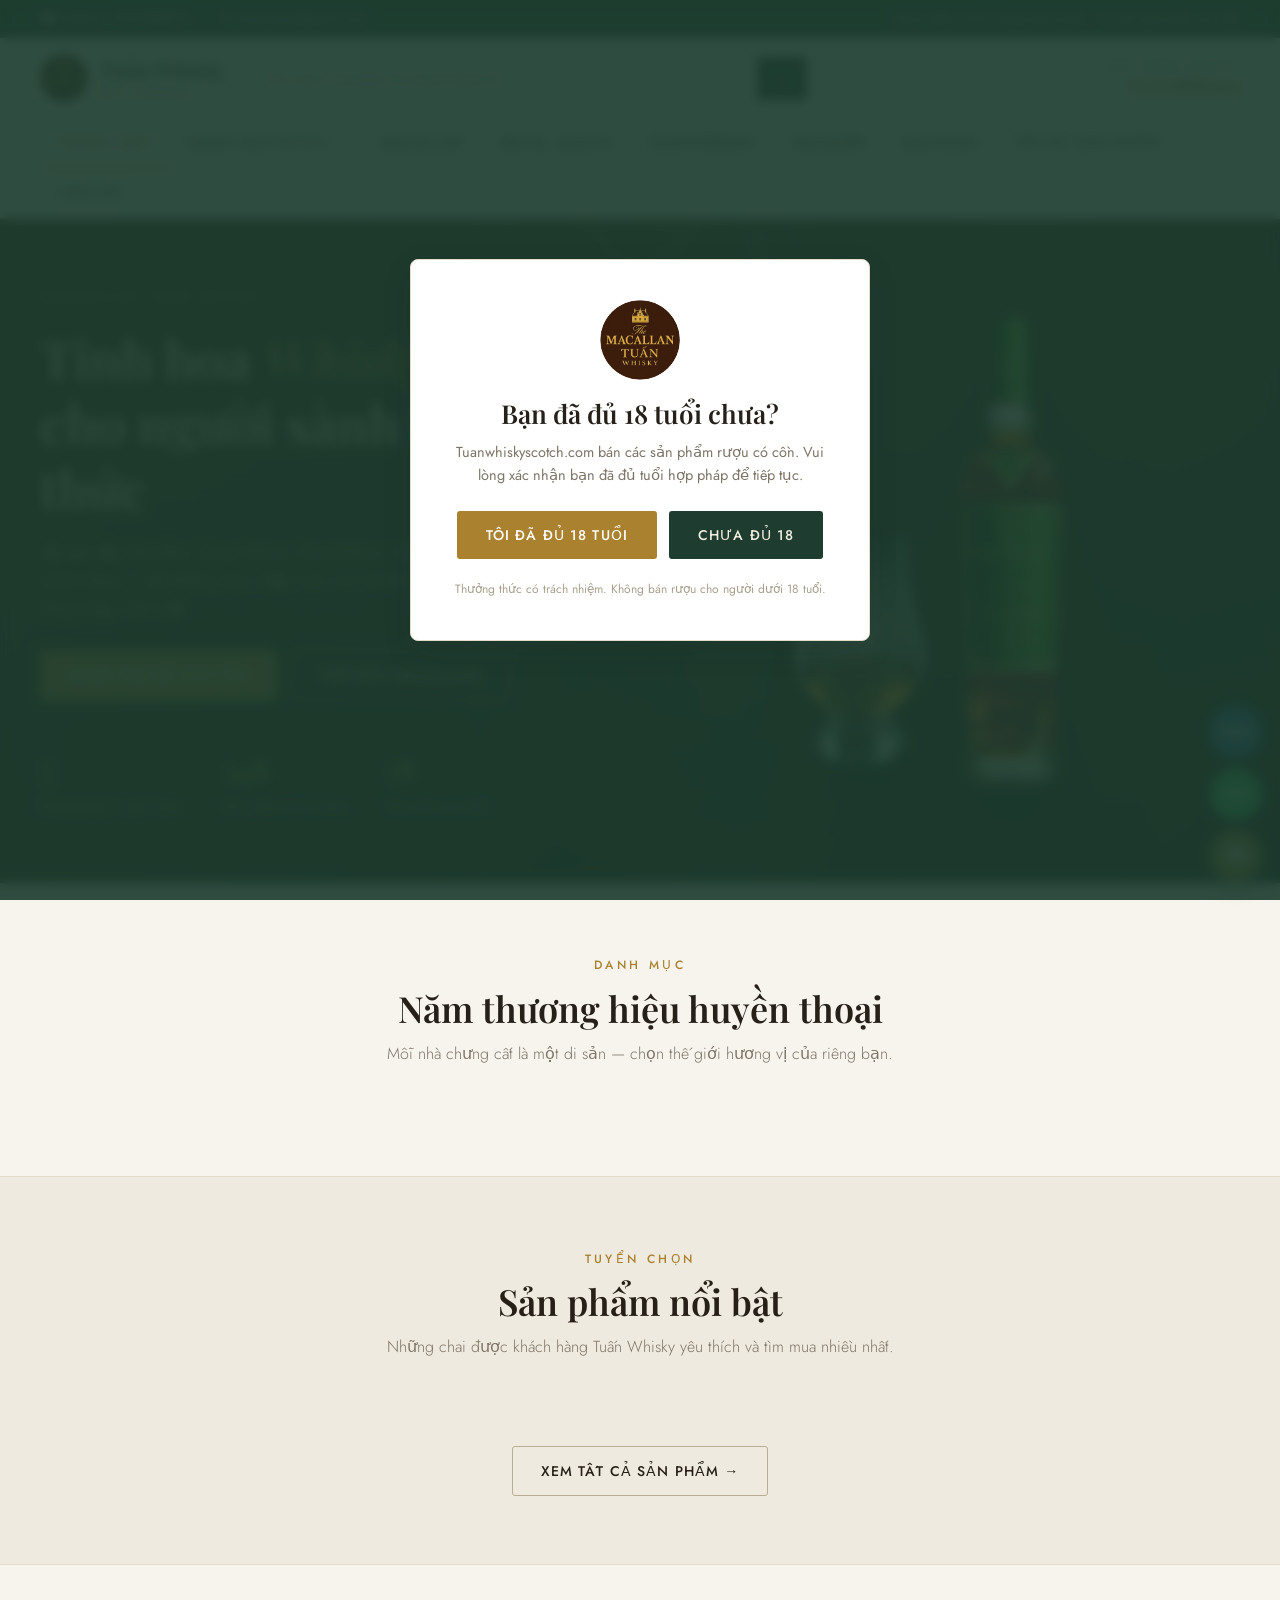
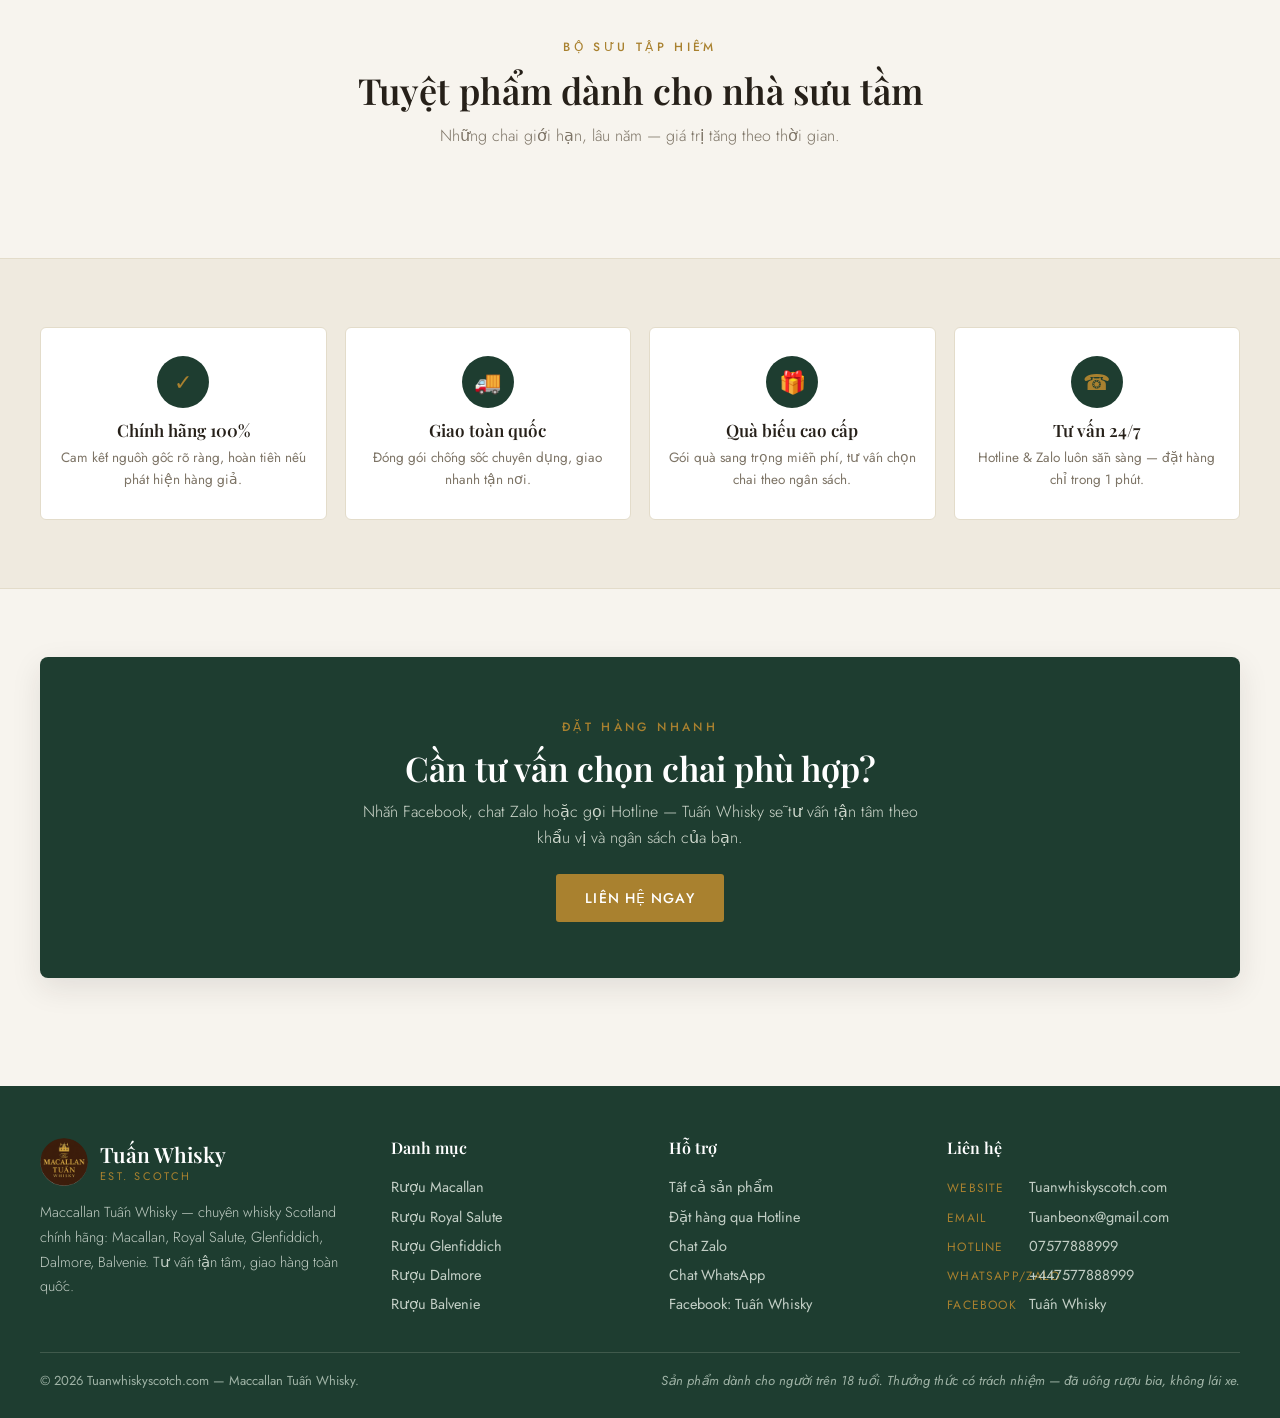
==== commit 1090d046: "update" ====
--- a/index.html
+++ b/index.html
@@ -3,15 +3,16 @@
 <head>
   <meta charset="UTF-8">
   <meta name="viewport" content="width=device-width, initial-scale=1.0">
-  <title>Tuấn Whisky — Tuấn Paris | Rượu Whisky Scotland Chính Hãng: Macallan, Royal Salute, Glenfiddich</title>
-  <meta name="description" content="Maccallan Tuấn Whisky / Tuấn Paris — chuyên whisky Scotland chính hãng: Macallan, Royal Salute, Glenfiddich, Dalmore, Balvenie. Giao toàn quốc, tư vấn quà biếu. Hotline 07577888999.">
-  <meta property="og:title" content="Tuấn Whisky — Tuấn Paris | Whisky Scotland Chính Hãng">
+  <title>Tuấn Whisky | Rượu Whisky Scotland Chính Hãng: Macallan, Royal Salute, Glenfiddich</title>
+  <meta name="description" content="Maccallan Tuấn Whisky — chuyên whisky Scotland chính hãng: Macallan, Royal Salute, Glenfiddich, Dalmore, Balvenie. Giao toàn quốc, tư vấn quà biếu. Hotline 07577888999.">
+  <meta property="og:title" content="Tuấn Whisky | Whisky Scotland Chính Hãng">
   <meta property="og:description" content="Macallan, Royal Salute, Glenfiddich, Dalmore, Balvenie chính hãng. Hotline 07577888999.">
   <meta property="og:type" content="website">
   <link rel="preconnect" href="https://fonts.googleapis.com">
   <link rel="preconnect" href="https://fonts.gstatic.com" crossorigin>
   <link href="https://fonts.googleapis.com/css2?family=Playfair+Display:ital,wght@0,500;0,600;0,700;1,500&family=Jost:wght@300;400;500;600&display=swap" rel="stylesheet">
   <link rel="stylesheet" href="css/style.css">
+  <meta name="format-detection" content="telephone=no">
   <link rel="icon" type="image/png" href="images/logo.png">
   <link rel="apple-touch-icon" href="images/logo.png">
 </head>
@@ -21,9 +22,12 @@
 
 <!-- ================= HERO ================= -->
 <section class="hero">
+  <video class="hero-bg-video" autoplay muted loop playsinline preload="auto" poster="images/hero-bottle.png">
+    <source src="images/hero-bg.mp4" type="video/mp4">
+  </video>
   <div class="container hero-inner">
     <div>
-      <span class="eyebrow">Maccallan Tuấn Whisky · Tuấn Paris</span>
+      <span class="eyebrow">Maccallan Tuấn Whisky</span>
       <h1>Tinh hoa <em>Whisky Scotland</em><br>cho người sành thưởng thức</h1>
       <p class="lead">Bộ sưu tập Macallan, Royal Salute, Glenfiddich, Dalmore và Balvenie chính hãng — từ những chai nhập môn tinh tế đến tuyệt phẩm sưu tầm hàng chục năm tuổi.</p>
       <div class="hero-actions">
@@ -33,7 +37,10 @@
       <div class="hero-stats" id="heroStats"></div>
     </div>
     <div class="hero-visual">
-      <div class="hero-bottles" id="heroBottles"></div>
+      <div class="hero-photo-pair">
+        <img class="hero-photo-glass" src="images/hero-glass.png" alt="Ly thưởng thức whisky Tuấn Whisky" loading="eager">
+        <img class="hero-photo-bottle" src="images/hero-bottle.png" alt="Macallan Edition Noa — Tuấn Whisky" loading="eager">
+      </div>
     </div>
   </div>
 </section>
--- a/css/style.css
+++ b/css/style.css
@@ -182,42 +182,82 @@
 .mega-col li a:hover { color: var(--gold-2); }
 .mega-col .view-all { color: var(--gold); font-weight: 500; margin-top: 4px; }
 
-/* ============================== HERO ============================== */
+/* ============================== HERO (nền tối, ảnh chai + ly thật) ============================== */
 .hero {
-  background: linear-gradient(180deg, #f2ede1 0%, var(--bg) 100%);
-  border-bottom: 1px solid var(--line);
+  position: relative;
+  background: radial-gradient(130% 150% at 80% 15%, #2b2015 0%, #16120d 45%, #0a0908 100%);
+  border-bottom: 1px solid #000;
   overflow: hidden;
 }
+.hero-bg-video {
+  position: absolute; inset: 0; z-index: 0;
+  width: 100%; height: 100%;
+  object-fit: cover;
+  opacity: .22;
+  mix-blend-mode: screen;
+  pointer-events: none;
+}
+.hero::before {
+  content: "";
+  position: absolute; inset: 0; z-index: 1;
+  background:
+    linear-gradient(115deg, rgba(169, 129, 47, .16), transparent 55%),
+    radial-gradient(130% 150% at 80% 15%, rgba(43, 32, 21, .55) 0%, rgba(10, 9, 8, .78) 60%, #0a0908 100%);
+  pointer-events: none;
+}
 .hero-inner {
+  position: relative; z-index: 2;
   display: grid; grid-template-columns: 1.05fr .95fr;
   gap: 40px; align-items: center;
   padding-top: 64px; padding-bottom: 64px;
 }
-.hero h1 { font-size: clamp(32px, 4.6vw, 52px); margin: 8px 0 18px; }
-.hero h1 em { font-style: italic; color: var(--gold-2); }
-.hero .lead { font-size: 17.5px; color: #5d564a; max-width: 540px; font-weight: 300; }
+.hero .eyebrow { color: var(--gold); }
+.hero h1 { font-size: clamp(32px, 4.6vw, 52px); margin: 8px 0 18px; color: #f6f1e3; }
+.hero h1 em { font-style: italic; color: var(--gold); }
+.hero .lead { font-size: 17.5px; color: #c7bda8; max-width: 540px; font-weight: 300; }
 .hero-actions { display: flex; gap: 14px; flex-wrap: wrap; margin-top: 28px; }
-.hero-stats { display: flex; gap: 40px; margin-top: 44px; }
-.hero-stats strong { display: block; font-family: var(--font-serif); font-size: 30px; color: var(--gold-2); }
-.hero-stats span { font-size: 13px; color: var(--muted); }
-
-/* khung ảnh chai thật bên phải hero */
-.hero-visual { display: flex; justify-content: center; }
-.hero-visual svg { width: min(230px, 55vw); height: auto; filter: drop-shadow(0 24px 30px rgba(38,32,25,.28)); }
-.hero-bottles { display: flex; gap: 18px; align-items: center; justify-content: center; }
-.hero-bottles a {
-  background: var(--card);
-  border: 1px solid var(--line); border-radius: 6px;
-  box-shadow: var(--shadow);
-  padding: 14px; width: 172px;
-  transition: transform .25s;
-}
-.hero-bottles a:hover { transform: translateY(-6px); }
-.hero-bottles img { width: 100%; aspect-ratio: 1; object-fit: contain; }
-.hero-bottles .hb-name { font-size: 12.5px; text-align: center; margin-top: 8px; color: #55503f; line-height: 1.35; }
-.hero-bottles .hb-price { text-align: center; font-weight: 600; color: var(--gold-2); font-size: 13.5px; }
-.hero-bottles a:nth-child(odd) { transform: translateY(18px); }
-.hero-bottles a:nth-child(odd):hover { transform: translateY(12px); }
+.hero .btn-ghost { color: #f0e9d8; border-color: rgba(240, 233, 216, .45); }
+.hero .btn-ghost:hover { border-color: var(--gold); color: var(--gold); }
+.hero-stats { display: flex; flex-wrap: wrap; gap: 40px; margin-top: 44px; }
+.hero-stats strong { display: block; font-family: var(--font-serif); font-size: 30px; color: var(--gold); }
+.hero-stats span { font-size: 13px; color: #9a8f78; }
+
+/* ảnh chai + ly thật bên phải hero */
+.hero-visual {
+  position: relative; display: flex; align-items: center; justify-content: center;
+  min-height: 380px;
+}
+.hero-photo-pair {
+  display: flex; align-items: flex-end; justify-content: center;
+}
+.hero-photo-bottle {
+  width: min(340px, 66vw); height: auto;
+  filter: drop-shadow(0 30px 40px rgba(0, 0, 0, .55));
+  opacity: 0;
+  position: relative; z-index: 2;
+  animation: heroBottleIn 1.1s cubic-bezier(.16, .8, .3, 1) .25s forwards;
+}
+.hero-photo-glass {
+  width: min(220px, 45vw); height: auto;
+  filter: drop-shadow(0 18px 24px rgba(0, 0, 0, .5));
+  opacity: 0;
+  position: relative; z-index: 1;
+  margin-right: clamp(-130px, -15vw, -85px);
+  animation: heroGlassIn 1.1s cubic-bezier(.16, .8, .3, 1) .55s forwards;
+}
+
+@keyframes heroBottleIn {
+  from { opacity: 0; transform: translateY(46px) scale(.94); }
+  to   { opacity: 1; transform: translateY(0) scale(1); }
+}
+@keyframes heroGlassIn {
+  from { opacity: 0; transform: translate(-34px, 26px) scale(.9); }
+  to   { opacity: 1; transform: translate(0, 0) scale(1); }
+}
+
+@media (prefers-reduced-motion: reduce) {
+  .hero-photo-bottle, .hero-photo-glass { animation: none; opacity: 1; }
+}
 
 /* ============================== SECTIONS ============================== */
 .section { padding: 68px 0; }
@@ -444,6 +484,7 @@
 }
 .float-contact a:hover { transform: scale(1.08); }
 .float-zalo { background: #1b6fb8; color: #fff; font-size: 13px; font-weight: 700; }
+.float-whatsapp { background: #25d366; color: #fff; font-size: 13px; font-weight: 700; }
 .float-phone { background: var(--gold); color: #fff; font-size: 20px; }
 
 /* ============================== AGE GATE ============================== */
@@ -506,6 +547,7 @@
 }
 .icon-fb { background: #1877f2; }
 .icon-zalo { background: #1b6fb8; }
+.icon-whatsapp { background: #25d366; }
 .icon-phone { background: var(--gold); }
 .contact-link strong { display: block; font-size: 15px; }
 .contact-link span span { font-size: 12.5px; color: var(--muted); }
@@ -516,7 +558,8 @@
   .usp-row { grid-template-columns: repeat(2, 1fr); }
   .footer-grid { grid-template-columns: 1fr 1fr; }
   .header-search { max-width: none; }
-  .hero-bottles a { width: 140px; }
+  .hero-photo-bottle { width: min(270px, 56vw); }
+  .hero-photo-glass { width: min(175px, 38vw); }
 }
 
 @media (max-width: 880px) {
@@ -528,8 +571,11 @@
   .nav-list { flex-direction: column; }
   .nav-list > li > a { border-bottom: 1px solid var(--line); padding: 13px 6px; }
   .mega { position: static; min-width: 0; flex-direction: column; gap: 18px; box-shadow: none; border-left: 2px solid var(--gold); }
-  .hero-inner { grid-template-columns: 1fr; padding-top: 44px; padding-bottom: 44px; }
-  .hero-visual { display: none; }
+  .hero-inner { grid-template-columns: 1fr; padding-top: 44px; padding-bottom: 24px; text-align: center; }
+  .hero .lead { margin-left: auto; margin-right: auto; }
+  .hero-actions { justify-content: center; }
+  .hero-stats { justify-content: center; }
+  .hero-visual { order: -1; min-height: 260px; margin-bottom: 8px; }
   .catalog-layout { grid-template-columns: 1fr; }
   .filters { display: none; position: static; }
   .filters.open { display: block; }
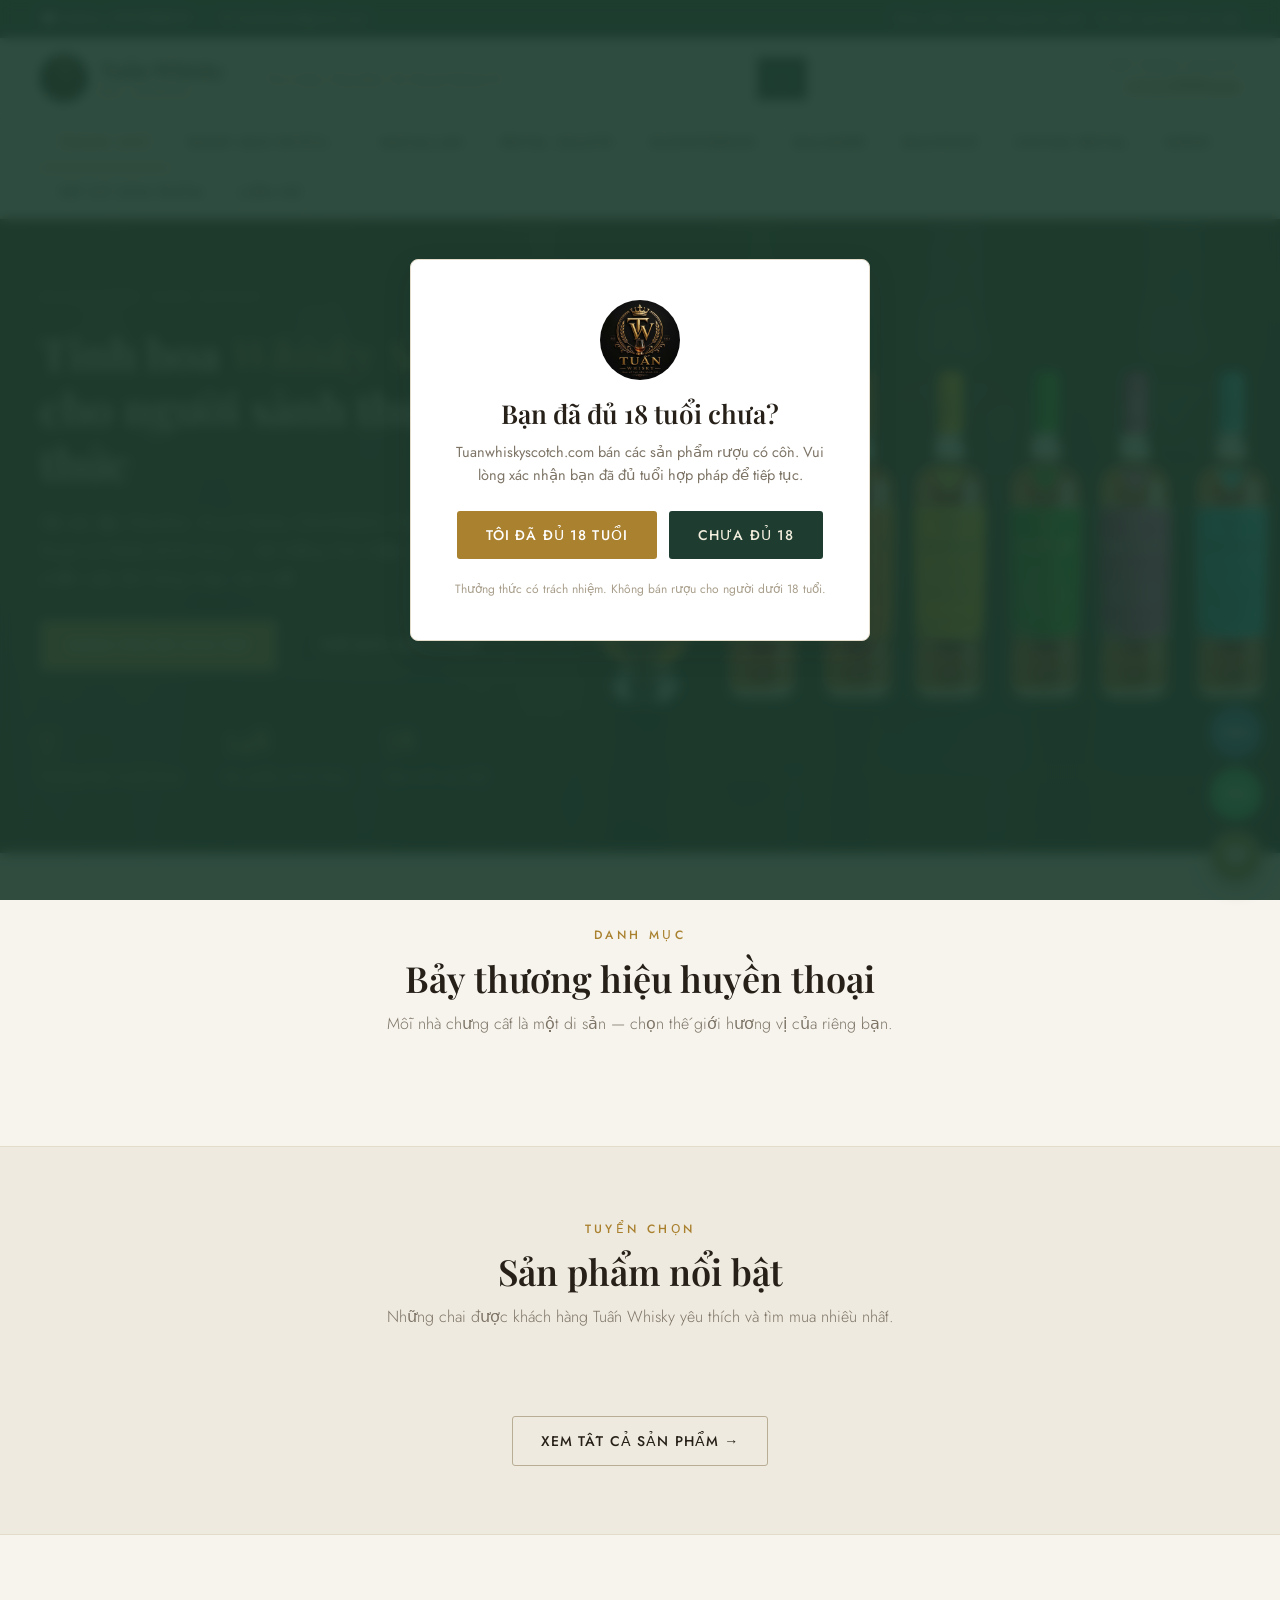
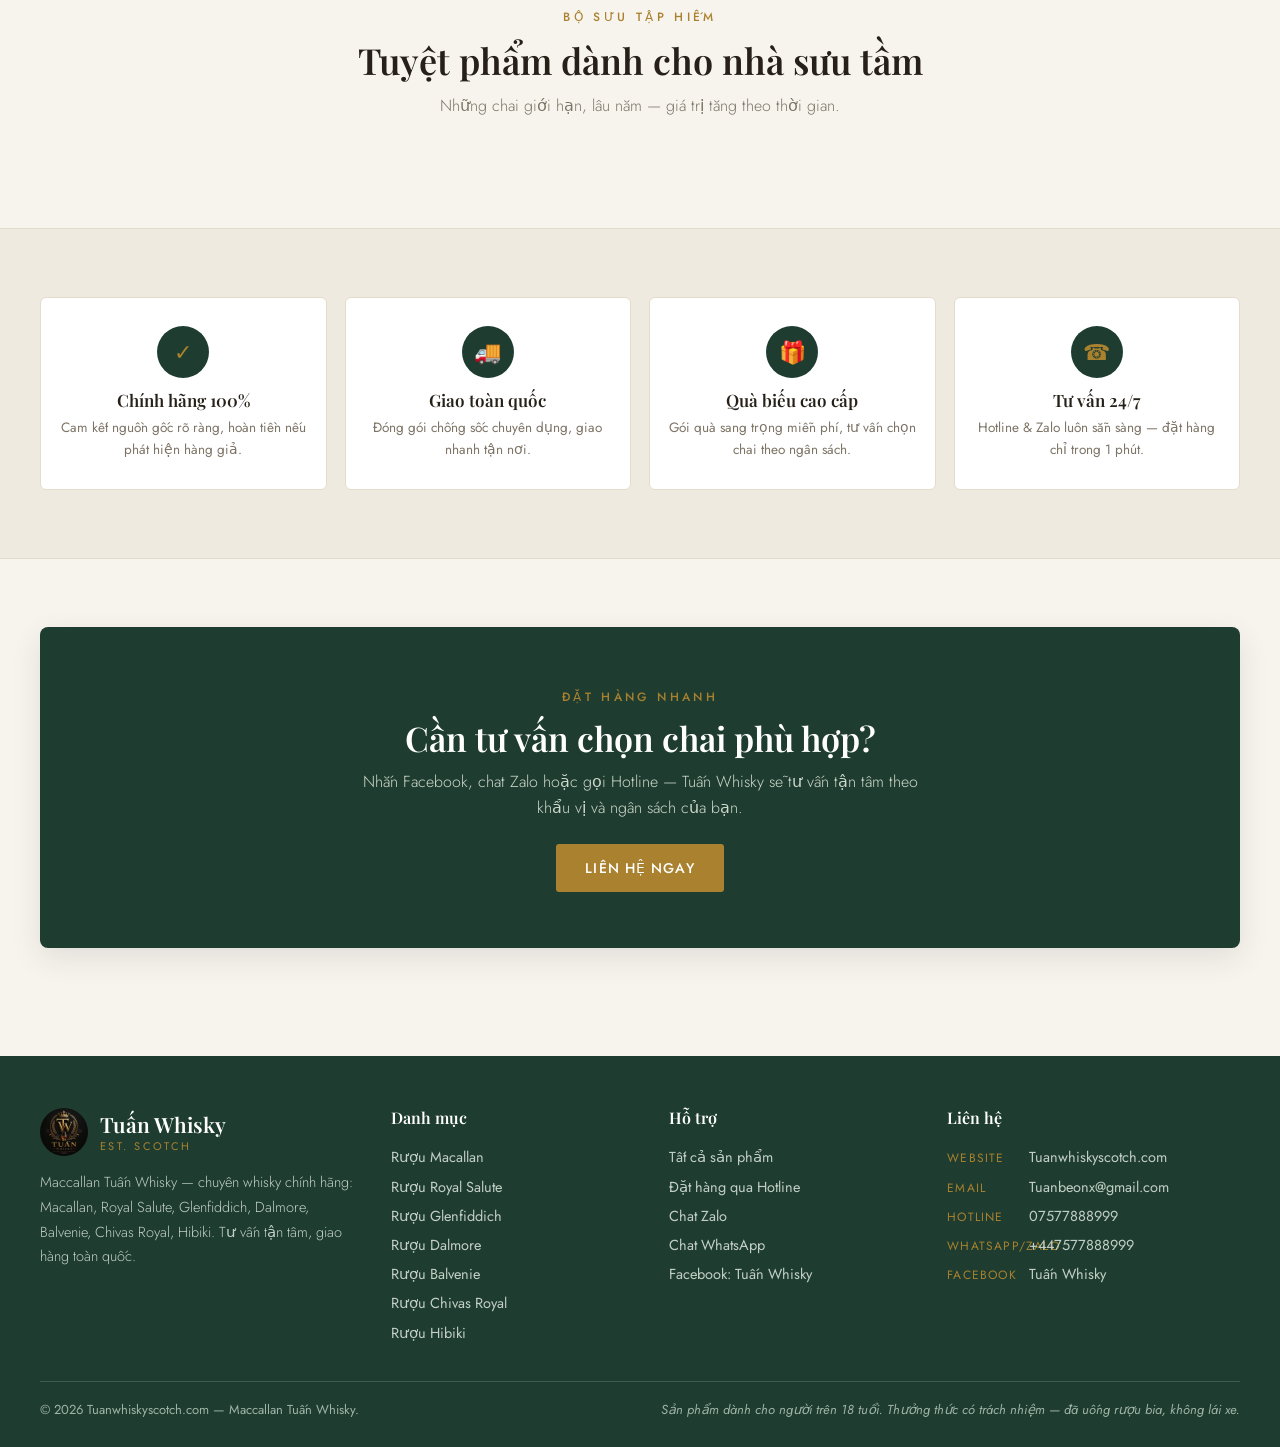
==== commit 54d3d4da: "update" ====
--- a/index.html
+++ b/index.html
@@ -4,9 +4,9 @@
   <meta charset="UTF-8">
   <meta name="viewport" content="width=device-width, initial-scale=1.0">
   <title>Tuấn Whisky | Rượu Whisky Scotland Chính Hãng: Macallan, Royal Salute, Glenfiddich</title>
-  <meta name="description" content="Maccallan Tuấn Whisky — chuyên whisky Scotland chính hãng: Macallan, Royal Salute, Glenfiddich, Dalmore, Balvenie. Giao toàn quốc, tư vấn quà biếu. Hotline 07577888999.">
-  <meta property="og:title" content="Tuấn Whisky | Whisky Scotland Chính Hãng">
-  <meta property="og:description" content="Macallan, Royal Salute, Glenfiddich, Dalmore, Balvenie chính hãng. Hotline 07577888999.">
+  <meta name="description" content="Maccallan Tuấn Whisky — chuyên whisky chính hãng: Macallan, Royal Salute, Glenfiddich, Dalmore, Balvenie, Chivas Royal, Hibiki. Giao toàn quốc, tư vấn quà biếu. Hotline 07577888999.">
+  <meta property="og:title" content="Tuấn Whisky | Whisky Chính Hãng">
+  <meta property="og:description" content="Macallan, Royal Salute, Glenfiddich, Dalmore, Balvenie, Chivas Royal, Hibiki chính hãng. Hotline 07577888999.">
   <meta property="og:type" content="website">
   <link rel="preconnect" href="https://fonts.googleapis.com">
   <link rel="preconnect" href="https://fonts.gstatic.com" crossorigin>
@@ -29,7 +29,7 @@
     <div>
       <span class="eyebrow">Maccallan Tuấn Whisky</span>
       <h1>Tinh hoa <em>Whisky Scotland</em><br>cho người sành thưởng thức</h1>
-      <p class="lead">Bộ sưu tập Macallan, Royal Salute, Glenfiddich, Dalmore và Balvenie chính hãng — từ những chai nhập môn tinh tế đến tuyệt phẩm sưu tầm hàng chục năm tuổi.</p>
+      <p class="lead">Bộ sưu tập Macallan, Royal Salute, Glenfiddich, Dalmore, Balvenie, Chivas Royal và Hibiki chính hãng — từ những chai nhập môn tinh tế đến tuyệt phẩm sưu tầm hàng chục năm tuổi.</p>
       <div class="hero-actions">
         <a class="btn btn-gold" href="products.html">Khám phá bộ sưu tập</a>
         <a class="btn btn-ghost" href="macallan.html">Thế giới Macallan</a>
@@ -39,7 +39,7 @@
     <div class="hero-visual">
       <div class="hero-photo-pair">
         <img class="hero-photo-glass" src="images/hero-glass.png" alt="Ly thưởng thức whisky Tuấn Whisky" loading="eager">
-        <img class="hero-photo-bottle" src="images/hero-bottle.png" alt="Macallan Edition Noa — Tuấn Whisky" loading="eager">
+        <img class="hero-photo-bottle" src="images/hero-bottle.png" alt="Bộ sưu tập Macallan Edition — Tuấn Whisky" loading="eager">
       </div>
     </div>
   </div>
@@ -50,7 +50,7 @@
   <div class="container">
     <div class="section-head">
       <span class="eyebrow">Danh mục</span>
-      <h2>Năm thương hiệu huyền thoại</h2>
+      <h2>Bảy thương hiệu huyền thoại</h2>
       <p>Mỗi nhà chưng cất là một di sản — chọn thế giới hương vị của riêng bạn.</p>
     </div>
     <div class="brand-strip" id="brandStrip"></div>
--- a/css/style.css
+++ b/css/style.css
@@ -207,12 +207,12 @@
 }
 .hero-inner {
   position: relative; z-index: 2;
-  display: grid; grid-template-columns: 1.05fr .95fr;
+  display: grid; grid-template-columns: 1fr 1.1fr;
   gap: 40px; align-items: center;
   padding-top: 64px; padding-bottom: 64px;
 }
 .hero .eyebrow { color: var(--gold); }
-.hero h1 { font-size: clamp(32px, 4.6vw, 52px); margin: 8px 0 18px; color: #f6f1e3; }
+.hero h1 { font-size: clamp(30px, 4vw, 44px); margin: 8px 0 18px; color: #f6f1e3; }
 .hero h1 em { font-style: italic; color: var(--gold); }
 .hero .lead { font-size: 17.5px; color: #c7bda8; max-width: 540px; font-weight: 300; }
 .hero-actions { display: flex; gap: 14px; flex-wrap: wrap; margin-top: 28px; }
@@ -231,18 +231,18 @@
   display: flex; align-items: flex-end; justify-content: center;
 }
 .hero-photo-bottle {
-  width: min(340px, 66vw); height: auto;
+  width: min(560px, 47vw); height: auto;
   filter: drop-shadow(0 30px 40px rgba(0, 0, 0, .55));
   opacity: 0;
   position: relative; z-index: 2;
   animation: heroBottleIn 1.1s cubic-bezier(.16, .8, .3, 1) .25s forwards;
 }
 .hero-photo-glass {
-  width: min(220px, 45vw); height: auto;
+  width: min(104px, 12vw); height: auto;
   filter: drop-shadow(0 18px 24px rgba(0, 0, 0, .5));
   opacity: 0;
   position: relative; z-index: 1;
-  margin-right: clamp(-130px, -15vw, -85px);
+  margin-right: clamp(10px, 1.6vw, 20px);
   animation: heroGlassIn 1.1s cubic-bezier(.16, .8, .3, 1) .55s forwards;
 }
 
@@ -267,7 +267,7 @@
 .section-head p { color: var(--muted); font-weight: 300; }
 
 /* brand strip */
-.brand-strip { display: grid; grid-template-columns: repeat(5, 1fr); gap: 18px; }
+.brand-strip { display: grid; grid-template-columns: repeat(4, 1fr); gap: 18px; }
 .brand-card {
   background: var(--card);
   border: 1px solid var(--line); border-radius: 6px;
@@ -558,8 +558,8 @@
   .usp-row { grid-template-columns: repeat(2, 1fr); }
   .footer-grid { grid-template-columns: 1fr 1fr; }
   .header-search { max-width: none; }
-  .hero-photo-bottle { width: min(270px, 56vw); }
-  .hero-photo-glass { width: min(175px, 38vw); }
+  .hero-photo-bottle { width: min(400px, 68vw); }
+  .hero-photo-glass { width: min(120px, 28vw); }
 }
 
 @media (max-width: 880px) {
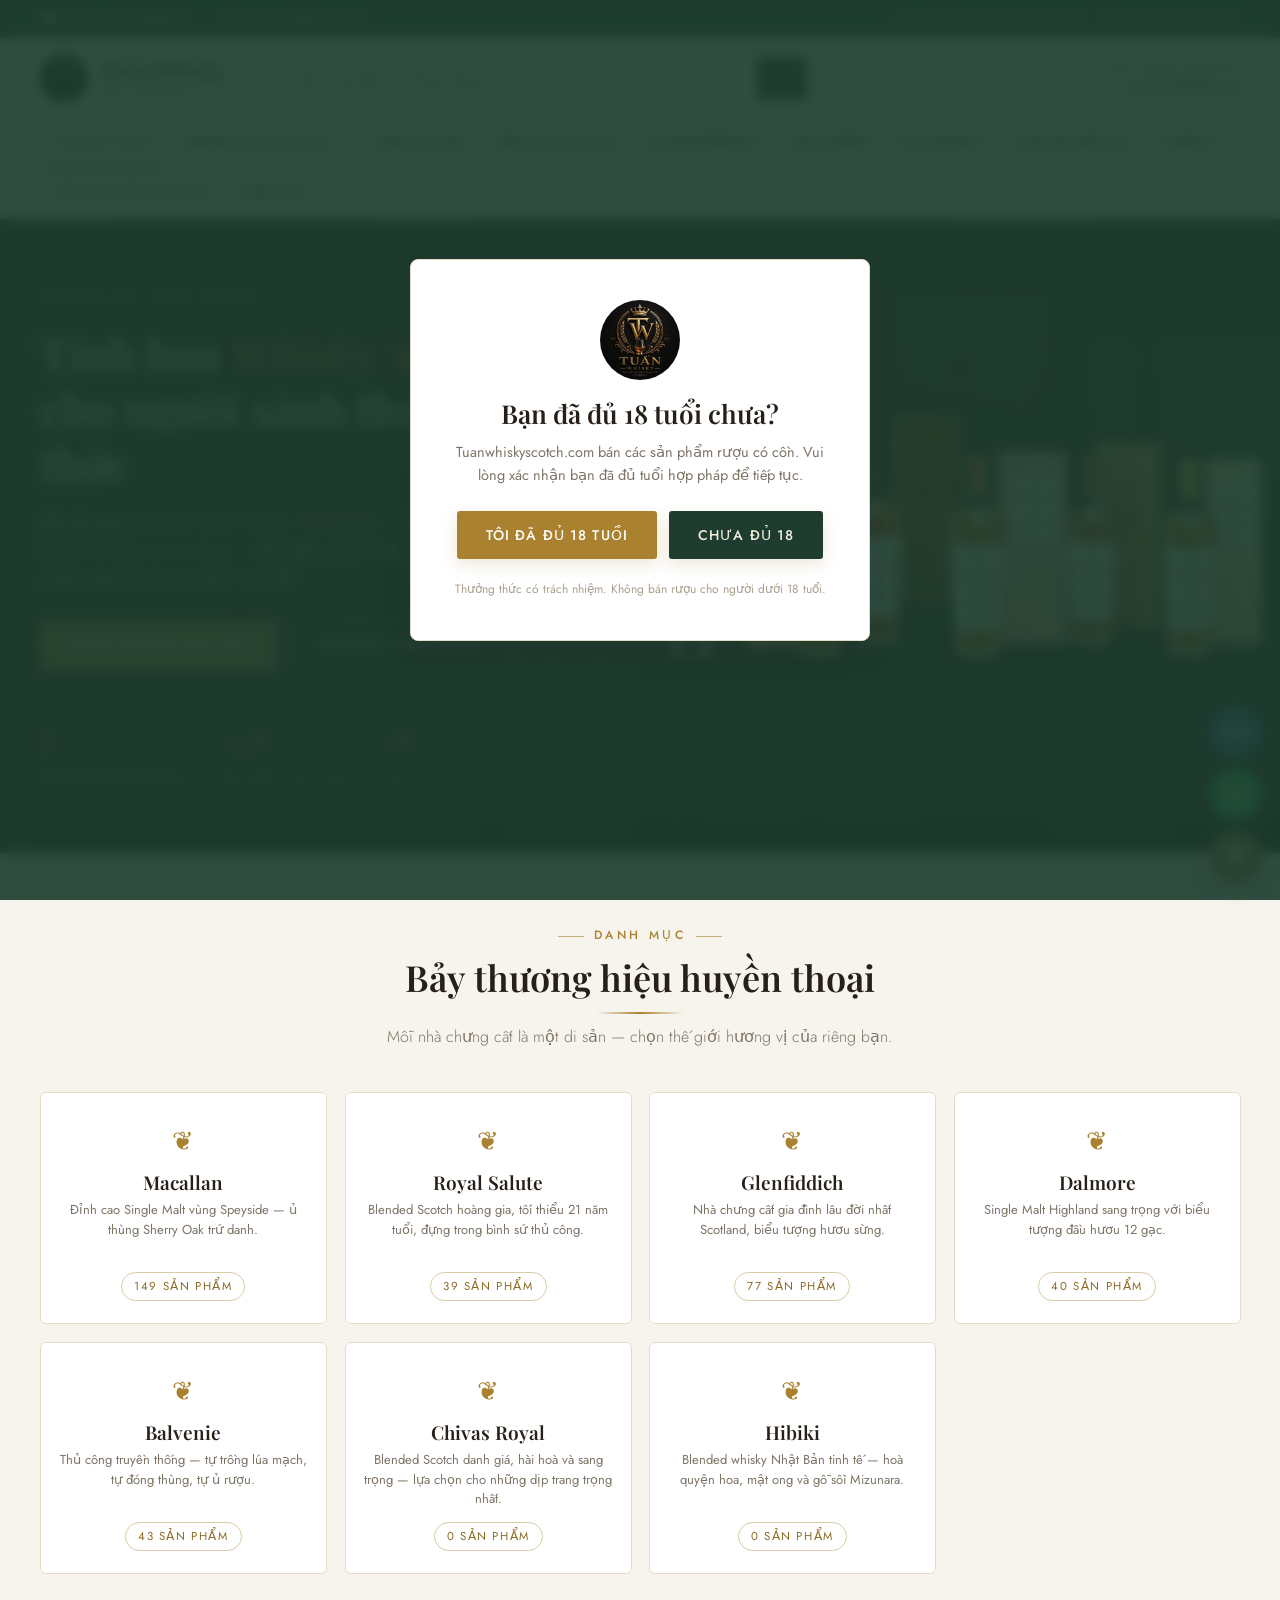
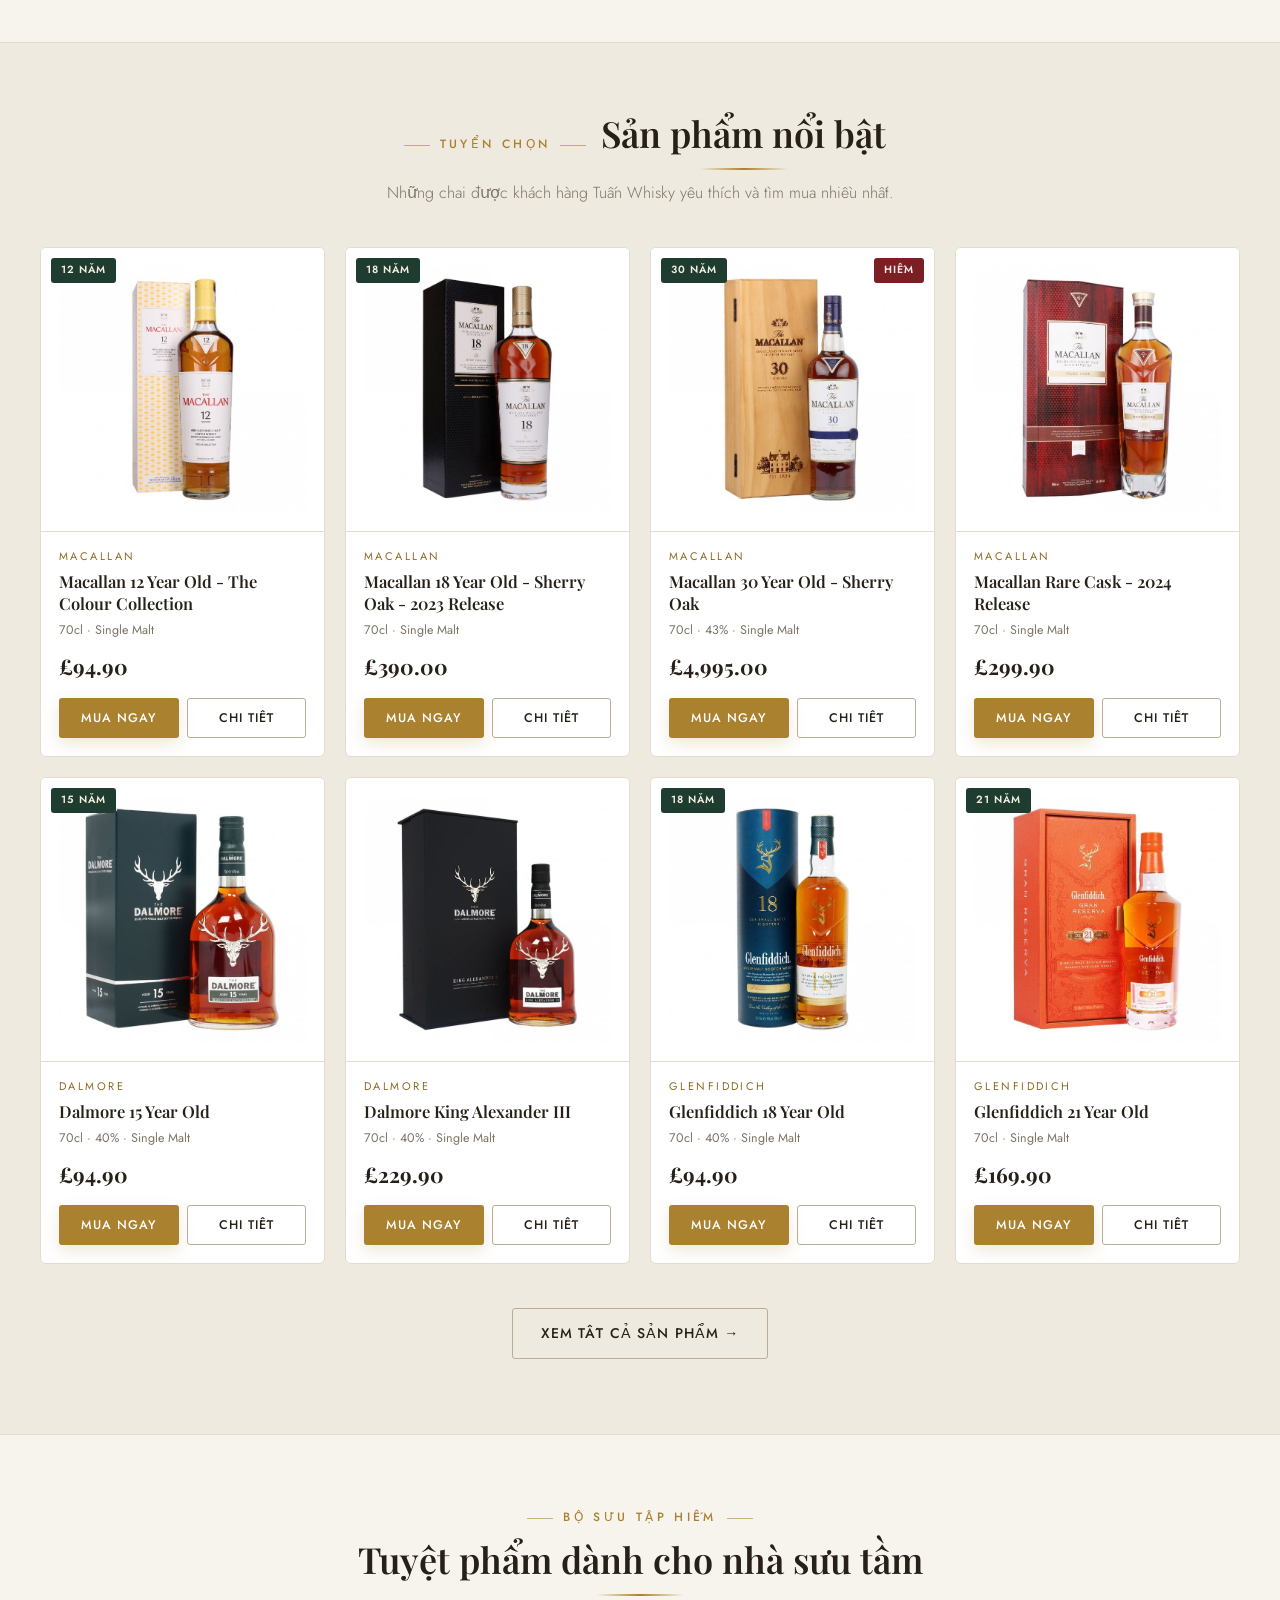
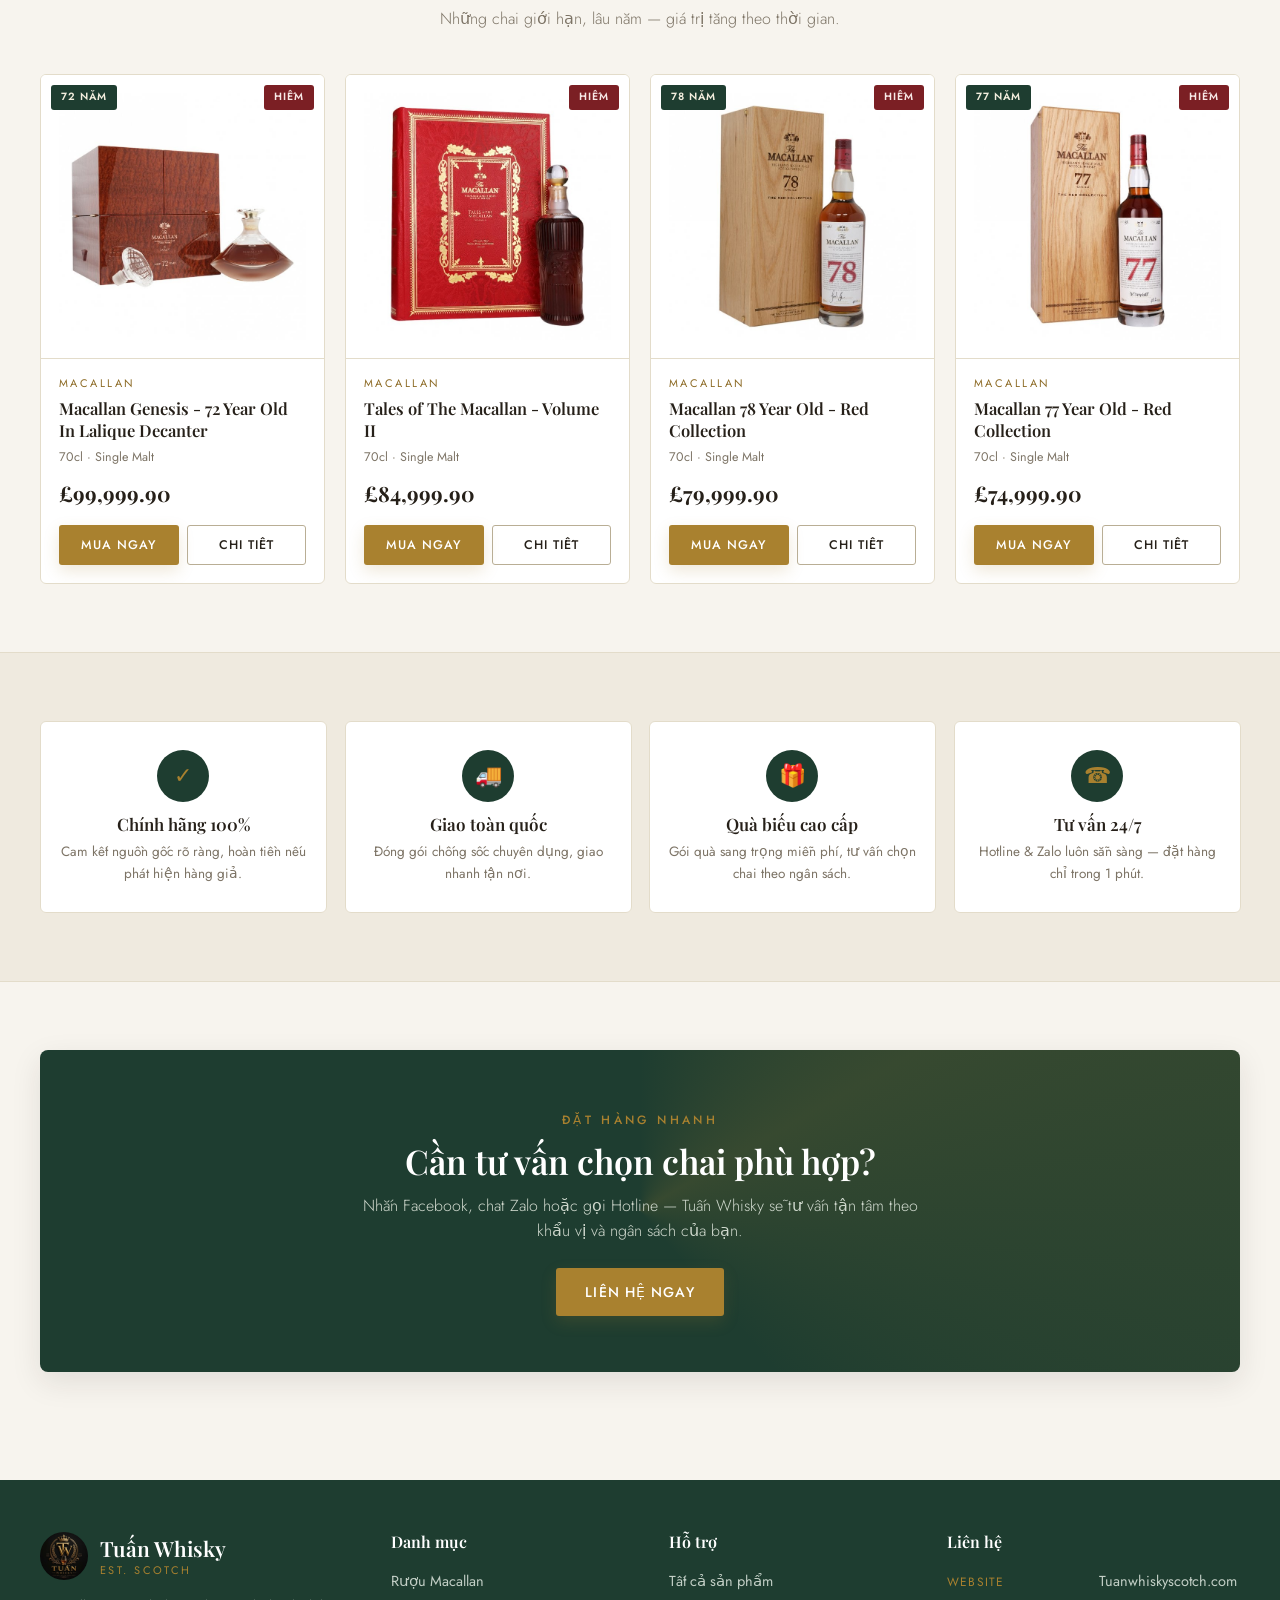
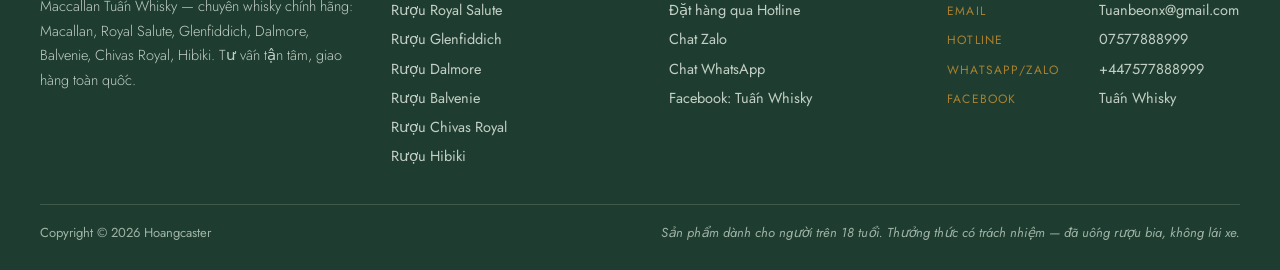
==== commit f8aa097e: "update" ====
--- a/index.html
+++ b/index.html
@@ -124,19 +124,6 @@
       '<div><strong>' + maxAge + '</strong><span>Năm tuổi cao nhất</span></div>';
   })();
 
-  /* 3 chai thật ở hero */
-  (function () {
-    var picks = ["macallan-18-year-old-sherry-oak-2023-release", "royal-salute-32-year-old-union-of-the-crowns", "dalmore-king-alexander-iii"]
-      .map(getProductBySlug).filter(Boolean);
-    document.getElementById("heroBottles").innerHTML = picks.map(function (p) {
-      return '<a href="' + productUrl(p) + '">' +
-        '<img src="' + p.image + '" alt="' + p.name + '" loading="eager">' +
-        '<div class="hb-name">' + p.name + '</div>' +
-        '<div class="hb-price">' + formatPrice(p.price) + '</div>' +
-      '</a>';
-    }).join("");
-  })();
-
   /* Brand strip */
   document.getElementById("brandStrip").innerHTML = BRANDS.map(function (b) {
     var count = PRODUCTS.filter(function (p) { return p.brand === b.name; }).length;
--- a/css/style.css
+++ b/css/style.css
@@ -226,23 +226,28 @@
 .hero-visual {
   position: relative; display: flex; align-items: center; justify-content: center;
   min-height: 380px;
+  min-width: 0; /* tránh grid bị "phình" cột khi ảnh chai rộng (bộ 5 chai) hơn cột chữ */
 }
 .hero-photo-pair {
   display: flex; align-items: flex-end; justify-content: center;
+  width: 100%; max-width: 100%;
+  transform: translateX(clamp(12px, 2.2vw, 26px));
 }
 .hero-photo-bottle {
-  width: min(560px, 47vw); height: auto;
+  width: min(912px, 70vw); height: auto; max-width: 100%; min-width: 0;
   filter: drop-shadow(0 30px 40px rgba(0, 0, 0, .55));
   opacity: 0;
   position: relative; z-index: 2;
+  flex-shrink: 1;
   animation: heroBottleIn 1.1s cubic-bezier(.16, .8, .3, 1) .25s forwards;
 }
 .hero-photo-glass {
-  width: min(104px, 12vw); height: auto;
+  width: min(116px, 11vw); height: auto; min-width: 0;
   filter: drop-shadow(0 18px 24px rgba(0, 0, 0, .5));
   opacity: 0;
   position: relative; z-index: 1;
-  margin-right: clamp(10px, 1.6vw, 20px);
+  flex-shrink: 1;
+  margin-right: clamp(8px, 1.4vw, 16px);
   animation: heroGlassIn 1.1s cubic-bezier(.16, .8, .3, 1) .55s forwards;
 }
 
@@ -459,8 +464,9 @@
 .site-footer .logo-text span { color: var(--gold); }
 .site-footer h4 { color: #fff; font-size: 16px; margin-bottom: 14px; }
 .site-footer li { padding: 3px 0; }
+.footer-contact li { display: flex; align-items: baseline; gap: 12px; }
 .footer-contact .k {
-  display: inline-block; width: 78px;
+  display: block; flex: 0 0 auto; width: 140px;
   color: var(--gold); font-size: 12px; letter-spacing: .1em; text-transform: uppercase;
 }
 .footer-bottom {
@@ -558,8 +564,8 @@
   .usp-row { grid-template-columns: repeat(2, 1fr); }
   .footer-grid { grid-template-columns: 1fr 1fr; }
   .header-search { max-width: none; }
-  .hero-photo-bottle { width: min(400px, 68vw); }
-  .hero-photo-glass { width: min(120px, 28vw); }
+  .hero-photo-bottle { width: min(624px, 94vw); }
+  .hero-photo-glass { width: min(79px, 14.8vw); }
 }
 
 @media (max-width: 880px) {
@@ -576,6 +582,7 @@
   .hero-actions { justify-content: center; }
   .hero-stats { justify-content: center; }
   .hero-visual { order: -1; min-height: 260px; margin-bottom: 8px; }
+  .hero-photo-glass { width: min(79px, 14.8vw); }
   .catalog-layout { grid-template-columns: 1fr; }
   .filters { display: none; position: static; }
   .filters.open { display: block; }
@@ -595,4 +602,161 @@
   .product-actions { flex-direction: column; }
   .hero-stats { gap: 22px; }
   .header-hotline span { display: none; }
-}
+  .hero-photo-glass { width: min(79px, 14.8vw); }
+}
+
+/* ============================================================
+   ✨ HIỆU ỨNG & ĐÁNH BÓNG (thêm mới — không đổi bố cục)
+   ============================================================ */
+
+/* ---------- Scroll reveal: hiện dần khi cuộn tới ---------- */
+.reveal {
+  opacity: 0;
+  transform: translateY(26px);
+  transition: opacity .7s cubic-bezier(.16, .8, .3, 1),
+              transform .7s cubic-bezier(.16, .8, .3, 1);
+  transition-delay: var(--d, 0ms);
+  will-change: opacity, transform;
+}
+.reveal.in { opacity: 1; transform: none; }
+
+@media (prefers-reduced-motion: reduce) {
+  .reveal { opacity: 1 !important; transform: none !important; transition: none !important; }
+}
+
+/* ---------- Eyebrow: đường kẻ vàng nhỏ dẫn trước chữ ---------- */
+.section-head .eyebrow::before,
+.section-head .eyebrow::after {
+  content: "";
+  display: inline-block;
+  width: 26px; height: 1px;
+  background: var(--gold);
+  vertical-align: middle;
+  margin: 0 10px;
+  opacity: .6;
+}
+
+/* ---------- Tiêu đề section: gạch chân vàng bung ra ---------- */
+.section-head h2 { position: relative; display: inline-block; padding-bottom: 14px; }
+.section-head h2::after {
+  content: "";
+  position: absolute; left: 50%; bottom: 0;
+  width: 0; height: 2px;
+  background: linear-gradient(90deg, transparent, var(--gold), transparent);
+  transform: translateX(-50%);
+  transition: width .8s cubic-bezier(.16, .8, .3, 1) .2s;
+}
+.section-head.in h2::after,
+.reveal.in .section-head h2::after { width: 88px; }
+/* khi chính section-head là .reveal */
+.section-head.reveal.in h2::after { width: 88px; }
+
+/* ---------- Nút: nâng nhẹ + vệt sáng quét qua nút vàng ---------- */
+.btn { position: relative; overflow: hidden; }
+.btn-gold, .btn-dark { box-shadow: 0 6px 16px rgba(169, 129, 47, .18); }
+.btn-gold:hover, .btn-dark:hover { transform: translateY(-2px); box-shadow: 0 10px 22px rgba(169, 129, 47, .3); }
+.btn-ghost:hover { transform: translateY(-2px); }
+.btn-gold::after, .btn-dark::after {
+  content: "";
+  position: absolute; top: 0; left: -75%;
+  width: 50%; height: 100%;
+  background: linear-gradient(120deg, transparent, rgba(255, 255, 255, .45), transparent);
+  transform: skewX(-20deg);
+  transition: left .6s ease;
+}
+.btn-gold:hover::after, .btn-dark:hover::after { left: 130%; }
+
+/* ---------- Nav: gạch chân trượt từ giữa (chỉ desktop) ---------- */
+@media (min-width: 881px) {
+  .nav-list > li > a { position: relative; border-bottom-color: transparent; }
+  .nav-list > li > a::after {
+    content: "";
+    position: absolute; left: 50%; bottom: 0;
+    width: 0; height: 2px; background: var(--gold);
+    transform: translateX(-50%);
+    transition: width .28s ease;
+  }
+  .nav-list > li > a:hover::after,
+  .nav-list > li > a.active::after { width: calc(100% - 30px); }
+}
+
+/* ---------- Header: đổ bóng rõ hơn khi cuộn ---------- */
+.site-header.scrolled { box-shadow: 0 6px 24px rgba(38, 32, 25, .12); }
+
+/* ---------- Brand card: ánh sáng vàng lướt + crest xoay nhẹ ---------- */
+.brand-card { position: relative; overflow: hidden; }
+.brand-card::before {
+  content: "";
+  position: absolute; inset: 0;
+  background: radial-gradient(120% 90% at 50% -20%, rgba(169, 129, 47, .12), transparent 60%);
+  opacity: 0; transition: opacity .3s;
+}
+.brand-card:hover::before { opacity: 1; }
+.brand-card .crest { transition: transform .4s cubic-bezier(.16, .8, .3, 1); }
+.brand-card:hover .crest { transform: scale(1.25) rotate(8deg); }
+.brand-card .count { transition: background .25s, color .25s, border-color .25s; }
+.brand-card:hover .count { background: var(--gold); color: #fff; border-color: var(--gold); }
+
+/* ---------- USP: icon nảy nhẹ khi hover ---------- */
+.usp { transition: transform .22s, box-shadow .22s, border-color .22s; }
+.usp:hover { transform: translateY(-5px); box-shadow: var(--shadow); border-color: #d3c69f; }
+.usp-icon { transition: transform .35s cubic-bezier(.34, 1.56, .64, 1); }
+.usp:hover .usp-icon { transform: translateY(-4px) scale(1.08); }
+
+/* ---------- Product card: viền vàng mảnh sáng lên ---------- */
+.product-card { position: relative; }
+.product-card::after {
+  content: "";
+  position: absolute; inset: 0; border-radius: 6px;
+  box-shadow: inset 0 0 0 1px rgba(169, 129, 47, 0);
+  transition: box-shadow .25s; pointer-events: none;
+}
+.product-card:hover::after { box-shadow: inset 0 0 0 1px rgba(169, 129, 47, .5); }
+
+/* ---------- CTA banner: nền ánh vàng chuyển động chậm ---------- */
+.cta-banner { position: relative; overflow: hidden; }
+.cta-banner::before {
+  content: "";
+  position: absolute; inset: -50%;
+  background: conic-gradient(from 0deg, transparent 0deg, rgba(169, 129, 47, .18) 60deg, transparent 140deg);
+  animation: ctaSpin 14s linear infinite;
+  pointer-events: none;
+}
+.cta-banner > * { position: relative; z-index: 1; }
+@keyframes ctaSpin { to { transform: rotate(360deg); } }
+
+/* ---------- Hero: khối ảnh trôi bồng bềnh nhẹ ---------- */
+.hero-photo-pair { animation: heroFloat 6s ease-in-out 1.6s infinite; }
+@keyframes heroFloat {
+  0%, 100% { transform: translateX(clamp(12px, 2.2vw, 26px)) translateY(0); }
+  50%      { transform: translateX(clamp(12px, 2.2vw, 26px)) translateY(-12px); }
+}
+/* Hero stats hiện dần so le */
+.hero-stats > div {
+  opacity: 0;
+  animation: fadeUp .7s cubic-bezier(.16, .8, .3, 1) forwards;
+}
+.hero-stats > div:nth-child(1) { animation-delay: .7s; }
+.hero-stats > div:nth-child(2) { animation-delay: .85s; }
+.hero-stats > div:nth-child(3) { animation-delay: 1s; }
+@keyframes fadeUp { from { opacity: 0; transform: translateY(16px); } to { opacity: 1; transform: none; } }
+
+/* ---------- Nút nổi liên hệ: nhịp đập nhẹ để thu hút ---------- */
+.float-phone { animation: floatPulse 2.4s ease-in-out infinite; }
+@keyframes floatPulse {
+  0%, 100% { box-shadow: 0 6px 18px rgba(38, 32, 25, .3), 0 0 0 0 rgba(169, 129, 47, .5); }
+  50%      { box-shadow: 0 6px 18px rgba(38, 32, 25, .3), 0 0 0 12px rgba(169, 129, 47, 0); }
+}
+
+/* ---------- Modal mua hàng: bung nhẹ khi mở ---------- */
+.modal-backdrop { transition: opacity .25s; }
+.modal-backdrop.open .modal { animation: modalIn .35s cubic-bezier(.16, .8, .3, 1); }
+@keyframes modalIn { from { opacity: 0; transform: translateY(18px) scale(.96); } to { opacity: 1; transform: none; } }
+.contact-link { transition: border-color .2s, background .2s, transform .2s; }
+.contact-link:hover { transform: translateX(4px); }
+
+@media (prefers-reduced-motion: reduce) {
+  .hero-photo-pair, .cta-banner::before, .float-phone,
+  .hero-stats > div { animation: none !important; }
+  .hero-stats > div { opacity: 1; }
+}
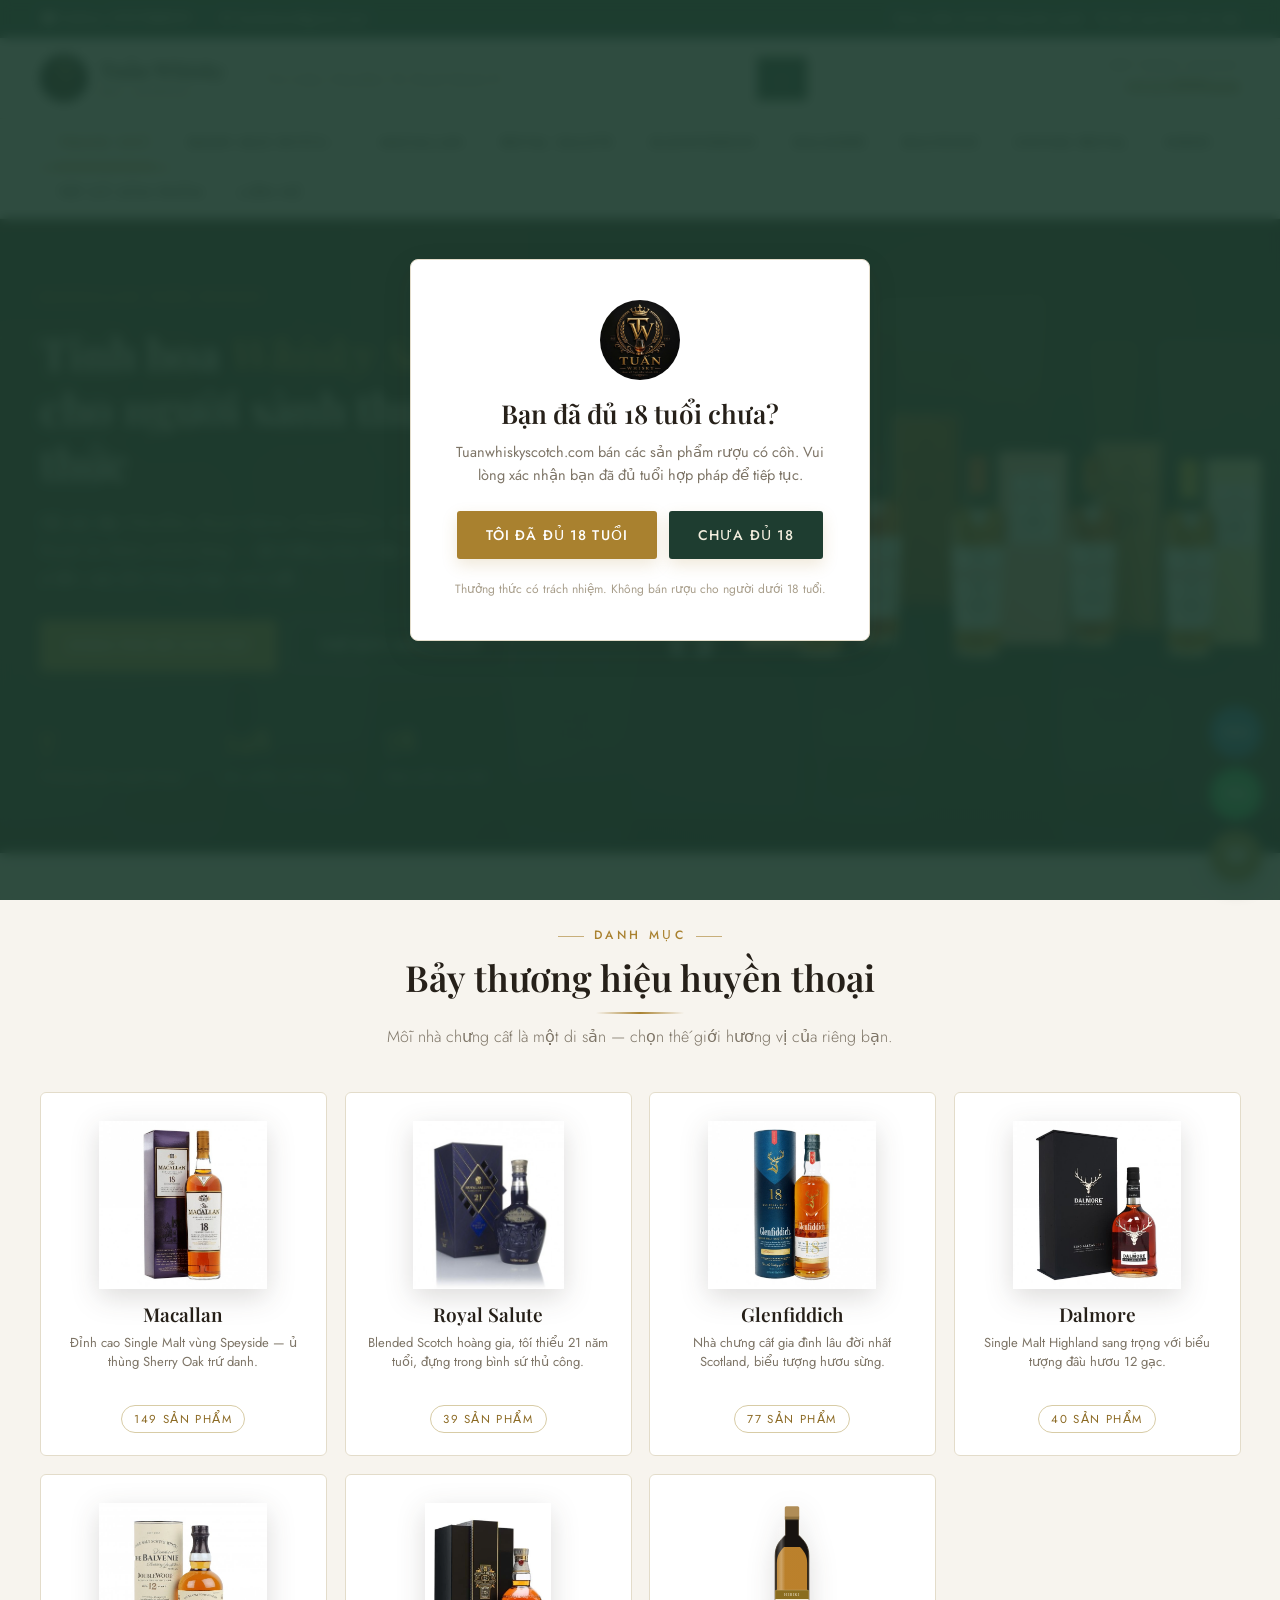
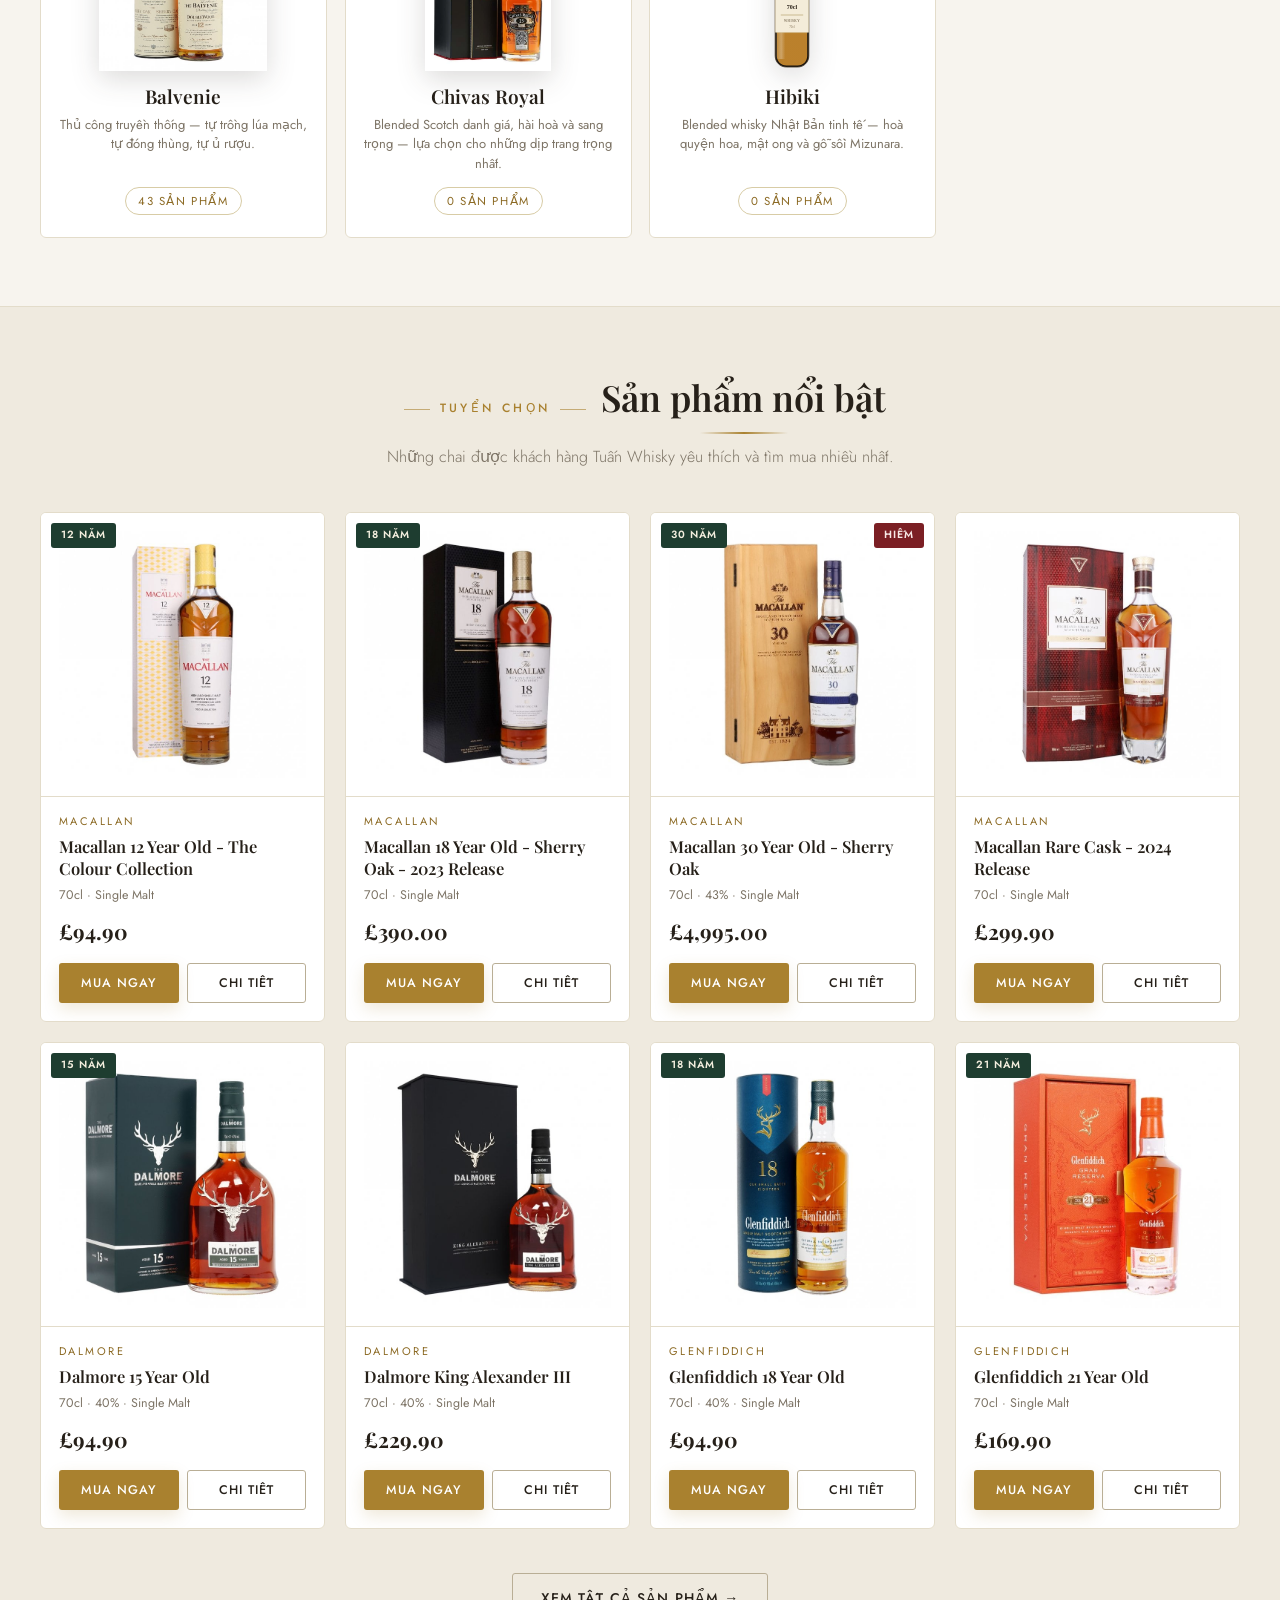
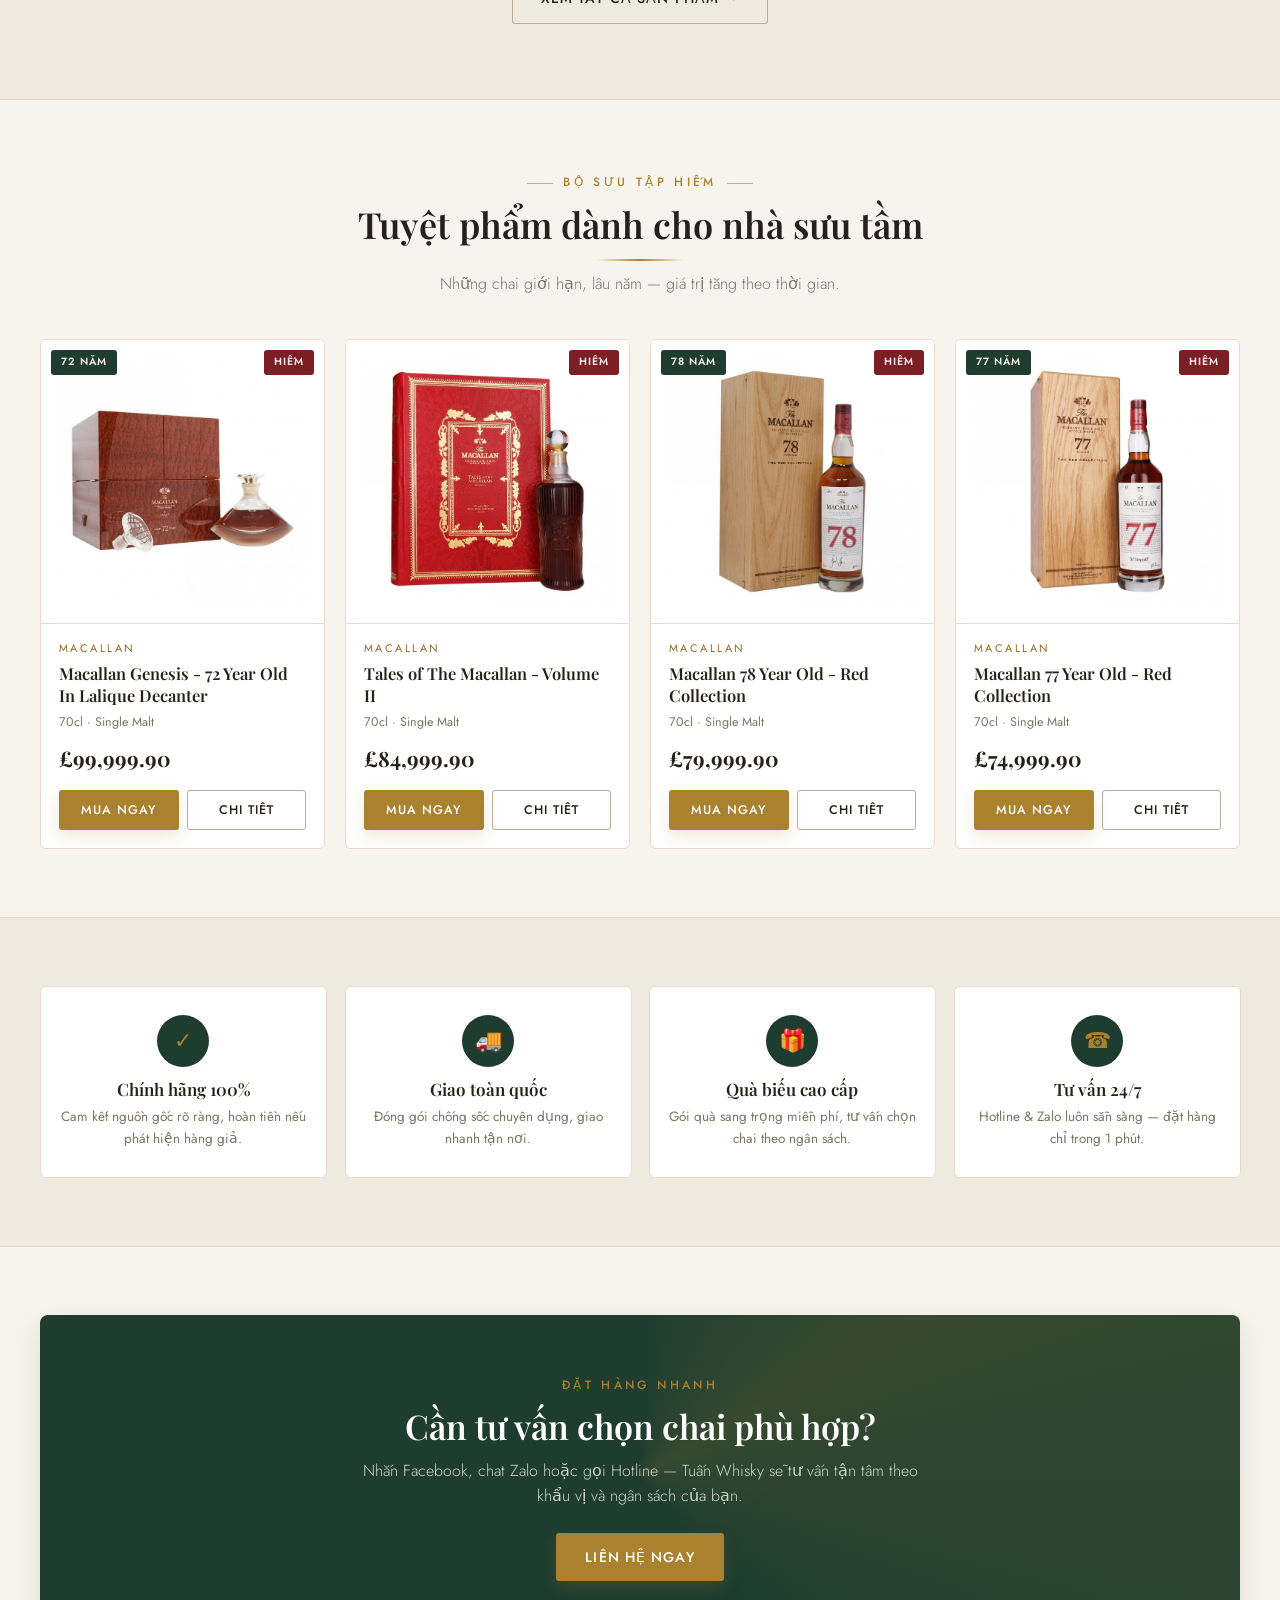
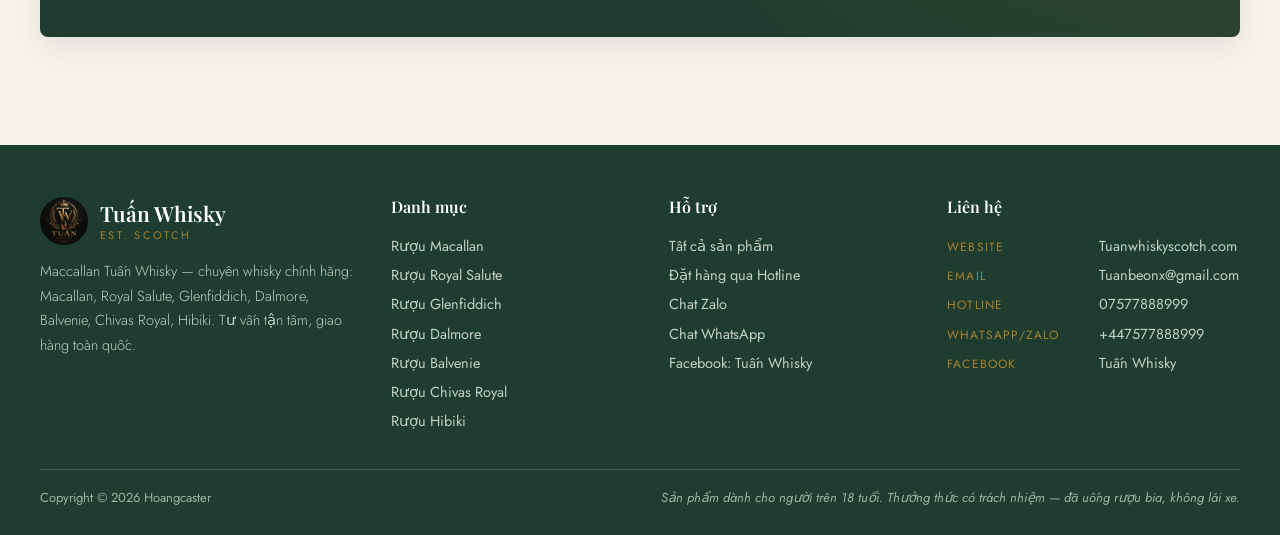
==== commit 3ebb6093: "update" ====
--- a/index.html
+++ b/index.html
@@ -128,7 +128,7 @@
   document.getElementById("brandStrip").innerHTML = BRANDS.map(function (b) {
     var count = PRODUCTS.filter(function (p) { return p.brand === b.name; }).length;
     return '<a class="brand-card" href="' + b.slug + '.html">' +
-      '<div class="crest">❦</div>' +
+      '<div class="brand-photo">' + brandMedia(b) + '</div>' +
       '<h3>' + b.name + '</h3>' +
       '<p>' + b.tagline + '</p>' +
       '<span class="count">' + count + ' sản phẩm</span>' +
--- a/css/style.css
+++ b/css/style.css
@@ -281,6 +281,19 @@
   transition: transform .22s, box-shadow .22s, border-color .22s;
 }
 .brand-card:hover { transform: translateY(-5px); box-shadow: var(--shadow); border-color: #d3c69f; }
+.brand-card .brand-photo {
+  height: 168px; margin-bottom: 14px;
+  display: flex; align-items: center; justify-content: center;
+}
+.brand-card .brand-photo img,
+.brand-card .brand-photo svg {
+  height: 100%; width: auto; max-width: 100%;
+  object-fit: contain;
+  filter: drop-shadow(0 8px 14px rgba(38, 32, 25, .16));
+  transition: transform .4s cubic-bezier(.16, .8, .3, 1);
+}
+.brand-card:hover .brand-photo img,
+.brand-card:hover .brand-photo svg { transform: translateY(-4px) scale(1.06); }
 .brand-card .crest { font-size: 26px; color: var(--gold); margin-bottom: 8px; }
 .brand-card h3 { font-size: 19px; margin-bottom: 6px; }
 .brand-card p { font-size: 13px; color: var(--muted); line-height: 1.5; min-height: 60px; }
